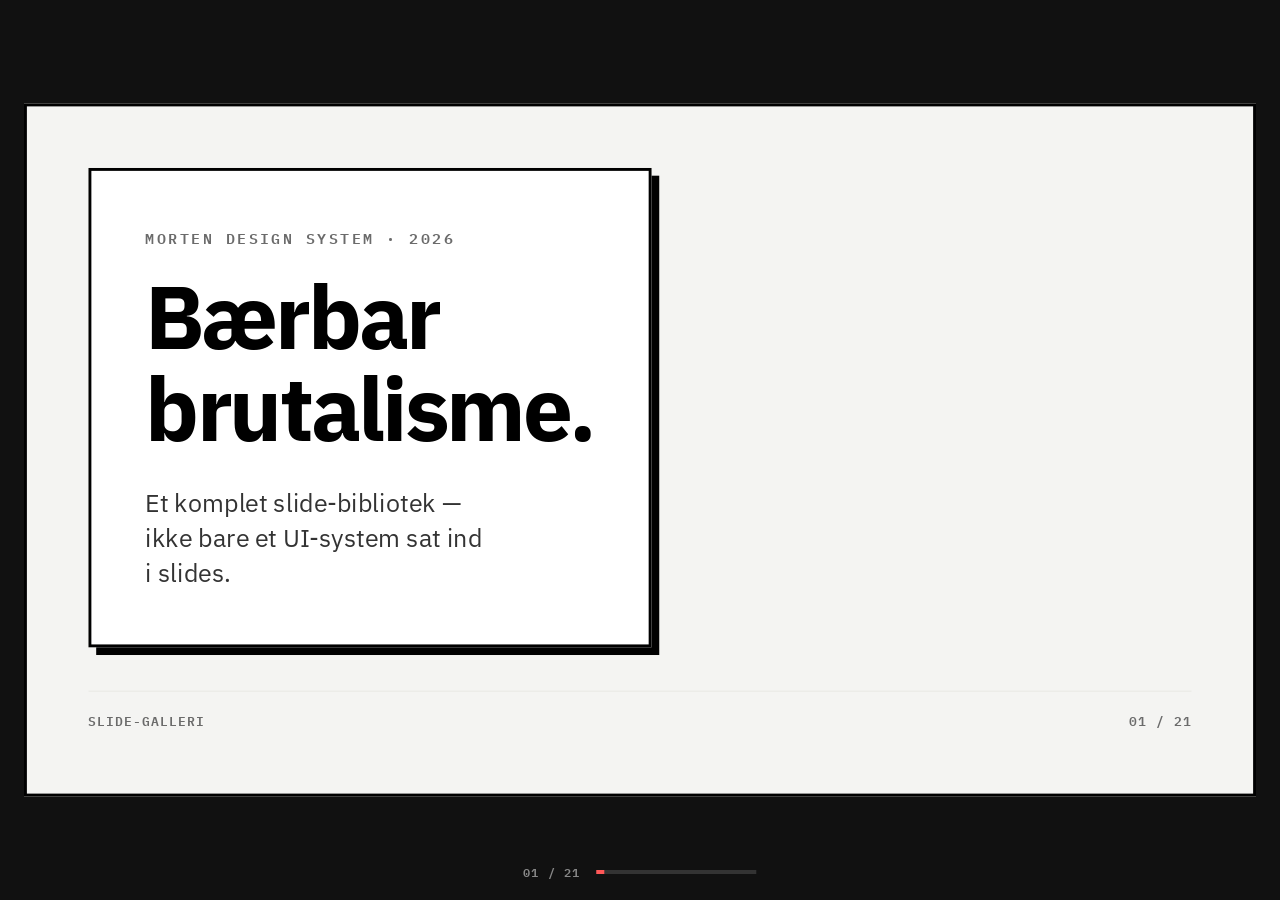
==== template.html @ 84a32f70 "Mortens Præsentationer: slide-system (HTML + PowerPoint), to stilarter Primær præsentation stil + Øk" ====
<!DOCTYPE html>
<html lang="da">
<head>
  <meta charset="UTF-8" />
  <meta name="viewport" content="width=device-width, initial-scale=1.0" />
  <title>Morten DS — Slide-galleri</title>
  <link rel="stylesheet" href="slides.css" />
</head>
<body>
  <div class="deck">
    <div class="deck__stage">

      <!-- 1. TITLE -->
      <section class="slide slide--title is-active">
        <div class="frame">
          <p class="kicker">Morten Design System · 2026</p>
          <h1 class="slide-display">Bærbar<br>brutalisme.</h1>
          <p class="lead">Et komplet slide-bibliotek — ikke bare et UI-system sat ind i slides.</p>
        </div>
        <div class="slide__footer"><span>Slide-galleri</span><span data-slide-no>01</span></div>
      </section>

      <!-- 2. AGENDA -->
      <section class="slide slide--agenda">
        <p class="kicker">Indhold</p>
        <h2 class="slide-title">Agenda</h2>
        <div class="list">
          <div class="row"><span class="n">01</span><span class="t">Grundprincipper</span></div>
          <div class="row is-current"><span class="n">02</span><span class="t">Slide-typer til indhold</span></div>
          <div class="row"><span class="n">03</span><span class="t">Billed-layouts</span></div>
          <div class="row"><span class="n">04</span><span class="t">Data &amp; resultater</span></div>
        </div>
        <div class="slide__footer"><span>Slide-galleri</span><span data-slide-no>02</span></div>
      </section>

      <!-- 3. SECTION -->
      <section class="slide slide--section is-dark">
        <p class="num">01</p>
        <p class="kicker">Sektion</p>
        <h2 class="slide-display">Indhold</h2>
        <div class="slide__footer"><span>Slide-galleri</span><span data-slide-no>03</span></div>
      </section>

      <!-- 4. CONTENT -->
      <section class="slide slide--content">
        <p class="kicker">Princip</p>
        <h2 class="slide-title">Reservér de stærke elementer</h2>
        <ul class="bullets">
          <li>Maks. én rød-shadow per slide — det er din primary action.</li>
          <li>Maks. én gul flade per slide — det vigtigste element.</li>
          <li class="is-accent">Hvis alt råber, lytter ingen.</li>
          <li>Tal er altid mono + tabular-nums.</li>
        </ul>
        <div class="slide__footer"><span>Slide-galleri</span><span data-slide-no>04</span></div>
      </section>

      <!-- 5. SPLIT -->
      <section class="slide slide--split">
        <p class="kicker">Typografi</p>
        <h2 class="slide-title">Mono er system. Sans er indhold.</h2>
        <div class="cols">
          <div class="col"><p class="kicker">Mono</p><p class="body">Labels, metadata, tal, status. Altid uppercase med letter-spacing.</p></div>
          <div class="divider"></div>
          <div class="col"><p class="kicker">Sans</p><p class="body">Overskrifter, brødtekst, bullets. Naturlig læsning.</p></div>
        </div>
        <div class="slide__footer"><span>Slide-galleri</span><span data-slide-no>05</span></div>
      </section>

      <!-- 6. FEATURE-KORT -->
      <section class="slide slide--cards">
        <p class="kicker">Funktioner</p>
        <h2 class="slide-title">Tre kort med ikon-plads</h2>
        <div class="grid">
          <div class="feature"><div class="icon"></div><div class="ftitle">Hurtig</div><div class="fbody">Offset-shadows og skarpe kanter gør hierarkiet øjeblikkeligt læsbart.</div></div>
          <div class="feature is-accent"><div class="icon"></div><div class="ftitle">Distinkt</div><div class="fbody">Det fremhævede kort bruger gul flade — kun ét per slide.</div></div>
          <div class="feature"><div class="icon"></div><div class="ftitle">Konsistent</div><div class="fbody">Samme tokens som UI-systemet, skaleret til projektor.</div></div>
        </div>
        <div class="slide__footer"><span>Slide-galleri</span><span data-slide-no>06</span></div>
      </section>

      <!-- 7. TIMELINE -->
      <section class="slide slide--timeline">
        <p class="kicker">Proces</p>
        <h2 class="slide-title">Fire trin</h2>
        <div class="track">
          <div class="step"><div class="dot"></div><div class="line"></div><div class="when">Q1</div><div class="what">Research</div><div class="desc">Indsigt og behov afdækkes.</div></div>
          <div class="step"><div class="dot"></div><div class="line"></div><div class="when">Q2</div><div class="what">Design</div><div class="desc">Koncept og prototyper.</div></div>
          <div class="step is-current"><div class="dot"></div><div class="line"></div><div class="when">Q3</div><div class="what">Build</div><div class="desc">Vi er her nu.</div></div>
          <div class="step"><div class="dot"></div><div class="line"></div><div class="when">Q4</div><div class="what">Launch</div><div class="desc">Udrulning og læring.</div></div>
        </div>
        <div class="slide__footer"><span>Slide-galleri</span><span data-slide-no>07</span></div>
      </section>

      <!-- 8. SAMMENLIGNING -->
      <section class="slide slide--compare">
        <p class="kicker">Valg</p>
        <h2 class="slide-title">Før vs. efter</h2>
        <div class="cols">
          <div class="compare-card">
            <div class="chead">Før</div>
            <div class="citem"><span class="mk no"></span>Spredte systemer</div>
            <div class="citem"><span class="mk no"></span>Manuelle flows</div>
            <div class="citem"><span class="mk yes"></span>Kendt af alle</div>
          </div>
          <div class="compare-card is-win">
            <div class="chead">Efter</div>
            <div class="citem"><span class="mk yes"></span>Samlet platform</div>
            <div class="citem"><span class="mk yes"></span>Automatiske flows</div>
            <div class="citem"><span class="mk yes"></span>Realtids-overblik</div>
          </div>
        </div>
        <div class="slide__footer"><span>Slide-galleri</span><span data-slide-no>08</span></div>
      </section>

      <!-- 9. SECTION (billed-kapitel) -->
      <section class="slide slide--section is-yellow">
        <p class="num">02</p>
        <p class="kicker">Sektion</p>
        <h2 class="slide-display">Billed-layouts</h2>
        <div class="slide__footer"><span>Slide-galleri</span><span data-slide-no>09</span></div>
      </section>

      <!-- 10. COVER / HERO med baggrundsbillede -->
      <section class="slide slide--cover">
        <div class="img" data-label="Baggrundsbillede 16:9"><!-- <img src="..."> --></div>
        <div class="overlay">
          <p class="kicker">Kapitel</p>
          <h2 class="slide-display">Stort billede,<br>stærk åbning.</h2>
          <p class="lead">Overlay-boks med hård shadow oven på fuldt baggrundsbillede.</p>
        </div>
        <div class="slide__footer"><span>Slide-galleri</span><span data-slide-no>10</span></div>
      </section>

      <!-- 11. FULL-BLEED billede + caption -->
      <section class="slide slide--image-full">
        <div class="img" data-label="Full-bleed billede"><!-- <img src="..."> --></div>
        <div class="caption"><span class="kicker">Foto</span><span class="t">Caption i sort stribe — mono-kicker + titel.</span></div>
      </section>

      <!-- 12. BILLEDE + TEKST -->
      <section class="slide slide--image-text">
        <p class="kicker">Case</p>
        <h2 class="slide-title">Billede til venstre, tekst til højre</h2>
        <div class="layout">
          <div class="media img" data-label="Billede"><!-- <img src="..."> --></div>
          <div class="text-col">
            <ul class="bullets" style="margin-top:0">
              <li>Halv-til-halv layout med skarpt billed-felt.</li>
              <li>Brug <code>is-image-left</code> for spejlet variant.</li>
              <li class="is-accent">Billedet får 2px sort kant som alt andet.</li>
            </ul>
          </div>
        </div>
        <div class="slide__footer"><span>Slide-galleri</span><span data-slide-no>12</span></div>
      </section>

      <!-- 13. BILLED-GRID -->
      <section class="slide slide--image-grid cols-3">
        <p class="kicker">Galleri</p>
        <h2 class="slide-title">Billed-grid</h2>
        <div class="grid">
          <div class="img" data-label="01"></div>
          <div class="img" data-label="02"></div>
          <div class="img" data-label="03"></div>
          <div class="img" data-label="04"></div>
          <div class="img" data-label="05"></div>
          <div class="img" data-label="06"></div>
        </div>
        <div class="slide__footer"><span>Slide-galleri</span><span data-slide-no>13</span></div>
      </section>

      <!-- 14. TESTIMONIAL -->
      <section class="slide slide--testimonial">
        <p class="kicker">Udtalelse</p>
        <div class="layout">
          <div class="avatar img" data-label="Portræt"><!-- <img src="..."> --></div>
          <div>
            <blockquote class="quote">“Systemet gør det nemt at lave slides der ser bevidste ud.”</blockquote>
            <div class="who"><div class="name">Morten Mølgaard</div><div class="role">Designer</div></div>
          </div>
        </div>
        <div class="slide__footer"><span>Slide-galleri</span><span data-slide-no>14</span></div>
      </section>

      <!-- 15. SECTION -->
      <section class="slide slide--section is-dark">
        <p class="num">03</p>
        <p class="kicker">Sektion</p>
        <h2 class="slide-display">Data &amp; resultater</h2>
        <div class="slide__footer"><span>Slide-galleri</span><span data-slide-no>15</span></div>
      </section>

      <!-- 16. STORT TAL -->
      <section class="slide slide--bignum">
        <p class="kicker">Nøgletal</p>
        <div class="big is-up">+34<span class="unit">%</span></div>
        <p class="sub">Vækst i adoption år over år — ét tal, fuld fokus.</p>
        <div class="slide__footer"><span>Slide-galleri</span><span data-slide-no>16</span></div>
      </section>

      <!-- 17. STATS / KPI -->
      <section class="slide slide--stats">
        <p class="kicker">Resultater · Q1</p>
        <h2 class="slide-title">Tre tal der tæller</h2>
        <div class="cards">
          <div class="stat-card"><div class="num">128</div><div class="stat-label">Komponenter</div></div>
          <div class="stat-card is-primary is-accent"><div class="num is-up">+34%</div><div class="stat-label">Adoption</div></div>
          <div class="stat-card"><div class="num">99.9</div><div class="stat-label">Uptime %</div></div>
        </div>
        <div class="slide__footer"><span>Slide-galleri</span><span data-slide-no>17</span></div>
      </section>

      <!-- 18. SØJLEDIAGRAM -->
      <section class="slide slide--bars">
        <p class="kicker">Fordeling</p>
        <h2 class="slide-title">Brug pr. komponent</h2>
        <div class="chart">
          <div class="bar-row"><span class="lbl">Button</span><span class="track"><span class="fill" style="width:100%"></span></span><span class="val">1.240</span></div>
          <div class="bar-row is-accent"><span class="lbl">DataTable</span><span class="track"><span class="fill" style="width:41%"></span></span><span class="val">512</span></div>
          <div class="bar-row"><span class="lbl">Modal</span><span class="track"><span class="fill" style="width:31%"></span></span><span class="val">388</span></div>
          <div class="bar-row"><span class="lbl">Palette</span><span class="track"><span class="fill" style="width:16%"></span></span><span class="val">204</span></div>
        </div>
        <div class="slide__footer"><span>Slide-galleri</span><span data-slide-no>18</span></div>
      </section>

      <!-- 19. TABEL -->
      <section class="slide slide--table">
        <p class="kicker">Oversigt</p>
        <h2 class="slide-title">Komponent-status</h2>
        <table>
          <thead><tr><th>Komponent</th><th>Ejer</th><th class="num">Brug</th><th class="num">Issues</th></tr></thead>
          <tbody>
            <tr><td>Button</td><td>Core</td><td class="num">1.240</td><td class="num">2</td></tr>
            <tr class="is-highlight"><td>DataTable</td><td>Core</td><td class="num">512</td><td class="num">7</td></tr>
            <tr><td>Modal</td><td>Core</td><td class="num">388</td><td class="num">1</td></tr>
          </tbody>
        </table>
        <div class="slide__footer"><span>Slide-galleri</span><span data-slide-no>19</span></div>
      </section>

      <!-- 20. STATEMENT -->
      <section class="slide slide--statement">
        <blockquote class="quote">Den røde shadow betyder “tryk her”. Brug den én gang.</blockquote>
        <p class="source">— Designprincip nr. 3</p>
        <div class="slide__footer"><span>Slide-galleri</span><span data-slide-no>20</span></div>
      </section>

      <!-- 21. CLOSING -->
      <section class="slide slide--closing">
        <p class="kicker">Tak</p>
        <h2 class="slide-display">Lad os bygge.</h2>
        <a class="cta">morten@design.system →</a>
        <div class="slide__footer"><span>Slide-galleri</span><span data-slide-no>21</span></div>
      </section>

    </div>
  </div>
  <script src="slides.js"></script>
</body>
</html>
---- slides.css ----
/* =====================================================
   Morten DS — Slide-framework
   Bygget på ../styles/tokens.css. Bærbar brutalisme på 16:9.
   ===================================================== */

@import url('https://fonts.googleapis.com/css2?family=IBM+Plex+Mono:wght@400;500;600;700&family=IBM+Plex+Sans:wght@400;500;600;700&family=IBM+Plex+Serif:wght@400;700&display=swap');

:root {
  /* Genbrug af design-system-tokens */
  --bg-canvas: #f4f4f2;
  --bg-paper: #ffffff;
  --bg-accent: #fef3c7;
  --bg-soft-red: #fff5f5;
  --bg-soft-green: #d1fae5;
  --color-ink: #000000;
  --color-ink-soft: #333333;
  --color-muted: #6b6b6b;
  --color-line-soft: #e8e8e3;
  --color-red: #ff5757;
  --color-success: #16a34a;

  --font-sans: 'IBM Plex Sans', system-ui, -apple-system, sans-serif;
  --font-mono: 'IBM Plex Mono', 'SFMono-Regular', Menlo, monospace;
  --font-serif: 'IBM Plex Serif', Georgia, serif;

  --shadow-sm: 3px 3px 0 var(--color-ink);
  --shadow-md: 5px 5px 0 var(--color-ink);
  --shadow-lg: 8px 8px 0 var(--color-ink);
  --shadow-accent: 5px 5px 0 var(--color-red);

  /* Slide-canvas (forstørret type-skala) */
  --slide-w: 1280px;
  --slide-h: 720px;
  --slide-pad: 64px;
}

* { box-sizing: border-box; margin: 0; padding: 0; }

html, body {
  height: 100%;
  background: #111;          /* mørk "scene" rundt om sliden */
  font-family: var(--font-sans);
  color: var(--color-ink);
  overflow: hidden;
}

/* ---------- Deck-stage: centrerer + skalerer canvas ---------- */
.deck {
  position: fixed;
  inset: 0;
  display: grid;
  place-items: center;
}

.deck__stage {
  width: var(--slide-w);
  height: var(--slide-h);
  position: relative;
  transform-origin: center center;   /* JS sætter scale */
}

/* ---------- Slide ---------- */
.slide {
  position: absolute;
  inset: 0;
  width: var(--slide-w);
  height: var(--slide-h);
  background: var(--bg-canvas);
  padding: var(--slide-pad);
  display: none;
  flex-direction: column;
  border: 3px solid var(--color-ink);
}
.slide.is-active { display: flex; }

/* ---------- Fælles tekst-roller ---------- */
.kicker {
  font-family: var(--font-mono);
  font-size: 16px;
  font-weight: 600;
  letter-spacing: 0.12em;
  text-transform: uppercase;
  color: var(--color-muted);
  margin-bottom: 20px;
}
.slide-title {
  font-size: 56px;
  font-weight: 700;
  letter-spacing: -0.03em;
  line-height: 1.05;
}
.slide-h2 {
  font-size: 36px;
  font-weight: 700;
  letter-spacing: -0.02em;
  line-height: 1.1;
}
.lead {
  font-size: 28px;
  line-height: 1.4;
  color: var(--color-ink-soft);
  max-width: 22ch;
}
.body {
  font-size: 22px;
  line-height: 1.45;
  color: var(--color-ink-soft);
}

/* Bullets — små sorte firkanter, aldrig runde prikker */
.bullets { list-style: none; display: flex; flex-direction: column; gap: 18px; margin-top: 28px; }
.bullets li {
  position: relative;
  padding-left: 34px;
  font-size: 22px;
  line-height: 1.4;
  color: var(--color-ink-soft);
}
.bullets li::before {
  content: '';
  position: absolute;
  left: 0; top: 11px;
  width: 14px; height: 14px;
  background: var(--color-ink);
}
.bullets li.is-accent::before { background: var(--color-red); }

/* Footer-stribe */
.slide__footer {
  margin-top: auto;
  padding-top: 20px;
  border-top: 1px solid var(--color-line-soft);
  display: flex;
  justify-content: space-between;
  font-family: var(--font-mono);
  font-size: 13px;
  font-weight: 600;
  letter-spacing: 0.1em;
  text-transform: uppercase;
  color: var(--color-muted);
}

/* ===== 1. Title ===== */
.slide--title { justify-content: center; }
.slide--title .frame {
  border: 3px solid var(--color-ink);
  box-shadow: var(--shadow-lg);
  background: var(--bg-paper);
  padding: 56px;
  align-self: flex-start;
  max-width: 90%;
}
.slide--title .slide-display {
  font-size: 92px;
  font-weight: 700;
  letter-spacing: -0.03em;
  line-height: 1.04;
}
.slide--title .lead { margin-top: 32px; font-size: 26px; }

/* ===== 2. Section divider ===== */
.slide--section { justify-content: center; align-items: flex-start; gap: 16px; }
.slide--section.is-dark { background: var(--color-ink); border-color: var(--color-ink); color: var(--bg-paper); }
.slide--section.is-yellow { background: var(--bg-accent); }
.slide--section .num {
  font-family: var(--font-mono);
  font-size: 28px;
  font-weight: 700;
  letter-spacing: 0.1em;
}
.slide--section .slide-display {
  font-size: 88px;
  font-weight: 700;
  letter-spacing: -0.03em;
  line-height: 1;
}
.slide--section.is-dark .kicker,
.slide--section.is-dark .slide__footer { color: #bdbdbd; }
.slide--section.is-dark .slide__footer { border-top-color: #444; }

/* ===== 3. Content ===== */
.slide--content { }

/* ===== 4. Split / two-column ===== */
.slide--split .cols {
  display: grid;
  grid-template-columns: 1fr 1px 1fr;
  gap: 40px;
  flex: 1;
  align-items: start;
  margin-top: 12px;
}
.slide--split .divider { background: var(--color-line-soft); width: 1px; height: 100%; }
.slide--split .col .kicker { margin-bottom: 16px; }

/* ===== 5. Statement / quote ===== */
.slide--statement { justify-content: center; }
.slide--statement .quote {
  font-size: 48px;
  font-weight: 700;
  letter-spacing: -0.02em;
  line-height: 1.15;
  max-width: 26ch;
  border-left: 6px solid var(--color-red);
  padding-left: 32px;
}
.slide--statement .source {
  margin-top: 28px;
  margin-left: 38px;
  font-family: var(--font-mono);
  font-size: 15px;
  font-weight: 600;
  letter-spacing: 0.1em;
  text-transform: uppercase;
  color: var(--color-muted);
}

/* ===== 6. Stats / KPI ===== */
.slide--stats .cards {
  display: grid;
  grid-auto-flow: column;
  grid-auto-columns: 1fr;
  gap: 28px;
  flex: 1;
  align-items: center;
  margin-top: 12px;
}
.stat-card {
  border: 2px solid var(--color-ink);
  background: var(--bg-paper);
  box-shadow: var(--shadow-md);
  padding: 32px;
  height: fit-content;
}
.stat-card.is-accent { background: var(--bg-accent); }
.stat-card.is-primary { box-shadow: var(--shadow-accent); }
.stat-card .num {
  font-family: var(--font-mono);
  font-size: 80px;
  font-weight: 700;
  font-variant-numeric: tabular-nums;
  line-height: 1;
  letter-spacing: -0.02em;
}
.stat-card .num.is-up { color: var(--color-success); }
.stat-card .num.is-down { color: var(--color-red); }
.stat-card .stat-label {
  font-family: var(--font-mono);
  font-size: 14px;
  font-weight: 600;
  letter-spacing: 0.1em;
  text-transform: uppercase;
  color: var(--color-muted);
  margin-top: 16px;
}

/* ===== 7. Table ===== */
.slide--table table {
  width: 100%;
  border-collapse: collapse;
  border: 2px solid var(--color-ink);
  margin-top: 20px;
  font-size: 19px;
}
.slide--table thead th {
  background: var(--color-ink);
  color: var(--bg-paper);
  font-family: var(--font-mono);
  font-size: 13px;
  font-weight: 600;
  letter-spacing: 0.1em;
  text-transform: uppercase;
  text-align: left;
  padding: 14px 18px;
}
.slide--table th.num, .slide--table td.num {
  text-align: right;
  font-family: var(--font-mono);
  font-variant-numeric: tabular-nums;
}
.slide--table tbody td {
  padding: 14px 18px;
  border-bottom: 1px solid var(--color-line-soft);
  background: var(--bg-paper);
}
.slide--table tbody tr.is-highlight td { background: var(--bg-accent); }

/* ===== 8. Closing ===== */
.slide--closing { justify-content: center; align-items: flex-start; }
.slide--closing .slide-display {
  font-size: 96px;
  font-weight: 700;
  letter-spacing: -0.03em;
}
.slide--closing .cta {
  margin-top: 32px;
  display: inline-block;
  background: var(--color-ink);
  color: var(--bg-paper);
  font-family: var(--font-mono);
  font-size: 16px;
  font-weight: 600;
  letter-spacing: 0.08em;
  text-transform: uppercase;
  padding: 16px 28px;
  border: 2px solid var(--color-ink);
  border-radius: 4px;
  box-shadow: var(--shadow-accent);
}

/* =====================================================
   PRÆSENTATIONS-ELEMENTER (ud over UI-porteringen)
   Billed-slides, agenda, kort, timeline, sammenligning,
   store tal, søjler, testimonial. Samme brutalist-DNA.
   ===================================================== */

/* ---------- Billed-placeholder (genbruges overalt) ---------- */
.img {
  position: relative;
  background: var(--color-line-soft);
  border: 2px solid var(--color-ink);
  overflow: hidden;
  display: flex;
  align-items: center;
  justify-content: center;
}
.img > img { width: 100%; height: 100%; object-fit: cover; display: block; }
/* Placeholder-label vises kun når der ikke er et <img> */
.img::after {
  content: attr(data-label);
  font-family: var(--font-mono);
  font-size: 13px;
  font-weight: 600;
  letter-spacing: 0.12em;
  text-transform: uppercase;
  color: var(--color-muted);
}
.img:has(img)::after { content: none; }
/* lille sort hjørne-markør så placeholderen ser "system" ud */
.img::before {
  content: '';
  position: absolute;
  top: 12px; left: 12px;
  width: 18px; height: 18px;
  border-top: 3px solid var(--color-ink);
  border-left: 3px solid var(--color-ink);
}

/* ===== 9. Cover / hero med baggrundsbillede ===== */
.slide--cover { padding: 0; }
.slide--cover .img { position: absolute; inset: 0; border: none; }
.slide--cover .img::before { display: none; }
.slide--cover .overlay {
  position: absolute;
  left: 56px; bottom: 56px;
  background: var(--bg-paper);
  border: 3px solid var(--color-ink);
  box-shadow: var(--shadow-lg);
  padding: 44px 48px;
  max-width: 64%;
}
.slide--cover .slide-display { font-size: 64px; font-weight: 700; letter-spacing: -0.03em; line-height: 1.06; }
.slide--cover .overlay .kicker { margin-bottom: 16px; }
.slide--cover .overlay .lead { margin-top: 22px; font-size: 22px; line-height: 1.3; }

/* ===== 10. Full-bleed billede med titel-overlay ===== */
.slide--image-full { padding: 0; }
.slide--image-full .img { position: absolute; inset: 0; border: none; }
.slide--image-full .img::before { display: none; }
.slide--image-full .caption {
  position: absolute;
  left: 0; bottom: 48px;
  background: var(--color-ink);
  color: var(--bg-paper);
  padding: 14px 24px;
  display: flex; gap: 16px; align-items: baseline;
}
.slide--image-full .caption .kicker { color: var(--color-red); margin: 0; }
.slide--image-full .caption .t { font-size: 22px; font-weight: 600; }

/* ===== 11. Billede + tekst (side om side) ===== */
.slide--image-text .layout {
  display: grid;
  grid-template-columns: 1fr 1fr;
  gap: 44px;
  flex: 1;
  margin-top: 8px;
  align-items: stretch;
}
.slide--image-text.is-image-left .layout { direction: rtl; }
.slide--image-text.is-image-left .layout > * { direction: ltr; }
.slide--image-text .media { min-height: 380px; }
.slide--image-text .text-col { display: flex; flex-direction: column; justify-content: center; }

/* ===== 12. Billed-grid / galleri ===== */
.slide--image-grid .grid {
  display: grid;
  grid-template-columns: 1fr 1fr;
  grid-auto-rows: 1fr;
  gap: 20px;
  flex: 1;
  margin-top: 12px;
}
.slide--image-grid.cols-3 .grid { grid-template-columns: 1fr 1fr 1fr; }

/* ===== 13. Agenda / indholdsfortegnelse ===== */
.slide--agenda .list { margin-top: 20px; flex: 1; }
.slide--agenda .row {
  display: grid;
  grid-template-columns: 64px 1fr;
  align-items: baseline;
  gap: 20px;
  padding: 18px 0;
  border-bottom: 1px solid var(--color-line-soft);
}
.slide--agenda .row .n {
  font-family: var(--font-mono);
  font-size: 22px;
  font-weight: 700;
  letter-spacing: 0.05em;
  color: var(--color-muted);
}
.slide--agenda .row .t { font-size: 28px; font-weight: 600; letter-spacing: -0.01em; }
.slide--agenda .row.is-current .n { color: var(--color-red); }
.slide--agenda .row.is-current .t { }

/* ===== 14. Feature-kort (3-op) ===== */
.slide--cards .grid {
  display: grid;
  grid-auto-flow: column;
  grid-auto-columns: 1fr;
  gap: 24px;
  flex: 1;
  margin-top: 16px;
  align-items: stretch;
}
.feature {
  border: 2px solid var(--color-ink);
  background: var(--bg-paper);
  box-shadow: var(--shadow-sm);
  padding: 26px;
  display: flex; flex-direction: column;
}
.feature.is-accent { background: var(--bg-accent); }
.feature .icon {
  width: 44px; height: 44px;
  background: var(--color-ink);
  margin-bottom: 18px;
}
.feature.is-accent .icon { background: var(--color-red); }
.feature .ftitle { font-size: 22px; font-weight: 700; letter-spacing: -0.01em; }
.feature .fbody { font-size: 17px; line-height: 1.4; color: var(--color-ink-soft); margin-top: 10px; }

/* ===== 15. Timeline / proces-trin ===== */
.slide--timeline .track {
  display: grid;
  grid-auto-flow: column;
  grid-auto-columns: 1fr;
  gap: 0;
  flex: 1;
  align-items: start;
  margin-top: 36px;
}
.step { position: relative; padding-right: 24px; }
.step .dot {
  width: 24px; height: 24px;
  background: var(--bg-paper);
  border: 3px solid var(--color-ink);
  position: relative; z-index: 2;
}
.step.is-current .dot { background: var(--color-red); border-color: var(--color-red); }
.step .line {
  position: absolute;
  top: 10px; left: 24px; right: 0;
  height: 3px; background: var(--color-ink);
}
.step:last-child .line { display: none; }
.step .when {
  font-family: var(--font-mono);
  font-size: 13px; font-weight: 600;
  letter-spacing: 0.08em; text-transform: uppercase;
  color: var(--color-muted);
  margin: 18px 0 6px;
}
.step .what { font-size: 18px; font-weight: 600; padding-right: 20px; }
.step .desc { font-size: 15px; color: var(--color-ink-soft); margin-top: 6px; padding-right: 20px; }

/* ===== 16. Sammenligning (to kolonner, check/kryds) ===== */
.slide--compare .cols { display: grid; grid-template-columns: 1fr 1fr; gap: 28px; flex: 1; margin-top: 16px; }
.compare-card {
  border: 2px solid var(--color-ink);
  background: var(--bg-paper);
  padding: 26px;
  display: flex; flex-direction: column;
}
.compare-card.is-win { box-shadow: var(--shadow-accent); }
.compare-card .chead {
  font-family: var(--font-mono);
  font-size: 13px; font-weight: 600;
  letter-spacing: 0.1em; text-transform: uppercase;
  padding-bottom: 14px; margin-bottom: 14px;
  border-bottom: 2px solid var(--color-ink);
}
.compare-card .citem { display: flex; gap: 12px; align-items: flex-start; padding: 9px 0; font-size: 18px; }
.compare-card .mk { width: 20px; height: 20px; flex: none; margin-top: 2px; }
.compare-card .mk.yes { background: var(--color-success); }
.compare-card .mk.no { background: var(--color-red); }

/* ===== 17. Stort tal (single focal stat) ===== */
.slide--bignum { justify-content: center; }
.slide--bignum .big {
  font-family: var(--font-mono);
  font-size: 200px;
  font-weight: 700;
  font-variant-numeric: tabular-nums;
  line-height: 0.9;
  letter-spacing: -0.04em;
}
.slide--bignum .big .unit { font-size: 90px; }
.slide--bignum .big.is-up { color: var(--color-success); }
.slide--bignum .big.is-down { color: var(--color-red); }
.slide--bignum .sub { font-size: 26px; color: var(--color-ink-soft); margin-top: 12px; max-width: 30ch; }

/* ===== 18. Søjlediagram (vandret) ===== */
.slide--bars .chart { margin-top: 28px; flex: 1; display: flex; flex-direction: column; justify-content: center; gap: 18px; }
.bar-row { display: grid; grid-template-columns: 200px 1fr 90px; align-items: center; gap: 18px; }
.bar-row .lbl { font-size: 18px; }
.bar-row .track { height: 34px; background: var(--bg-paper); border: 2px solid var(--color-ink); }
.bar-row .fill { height: 100%; background: var(--color-ink); }
.bar-row.is-accent .fill { background: var(--color-red); }
.bar-row .val {
  font-family: var(--font-mono); font-weight: 700;
  font-variant-numeric: tabular-nums; text-align: right; font-size: 18px;
}

/* ===== 19. Testimonial / citat med portræt ===== */
.slide--testimonial .layout { display: grid; grid-template-columns: 220px 1fr; gap: 40px; flex: 1; align-items: center; }
.slide--testimonial .avatar { width: 220px; height: 220px; }
.slide--testimonial .quote {
  font-size: 34px; font-weight: 700; letter-spacing: -0.01em; line-height: 1.2;
  border-left: 6px solid var(--color-red); padding-left: 28px;
}
.slide--testimonial .who { margin-top: 22px; margin-left: 34px; }
.slide--testimonial .who .name { font-size: 18px; font-weight: 700; }
.slide--testimonial .who .role {
  font-family: var(--font-mono); font-size: 13px; font-weight: 600;
  letter-spacing: 0.1em; text-transform: uppercase; color: var(--color-muted); margin-top: 4px;
}

/* ---------- Deck-chrome (uden for sliden) ---------- */
.deck__hud {
  position: fixed;
  bottom: 18px; left: 50%;
  transform: translateX(-50%);
  display: flex;
  align-items: center;
  gap: 16px;
  font-family: var(--font-mono);
  font-size: 12px;
  font-weight: 600;
  letter-spacing: 0.1em;
  color: #888;
  z-index: 10;
}
.deck__hud .bar { width: 160px; height: 4px; background: #333; }
.deck__hud .bar > i { display: block; height: 100%; background: var(--color-red); width: 0; }

@media print {
  html, body { background: #fff; overflow: visible; }
  .deck, .deck__stage { position: static; transform: none !important; display: block; }
  .slide { display: flex !important; page-break-after: always; box-shadow: none; margin: 0 auto; }
  .deck__hud { display: none; }
}
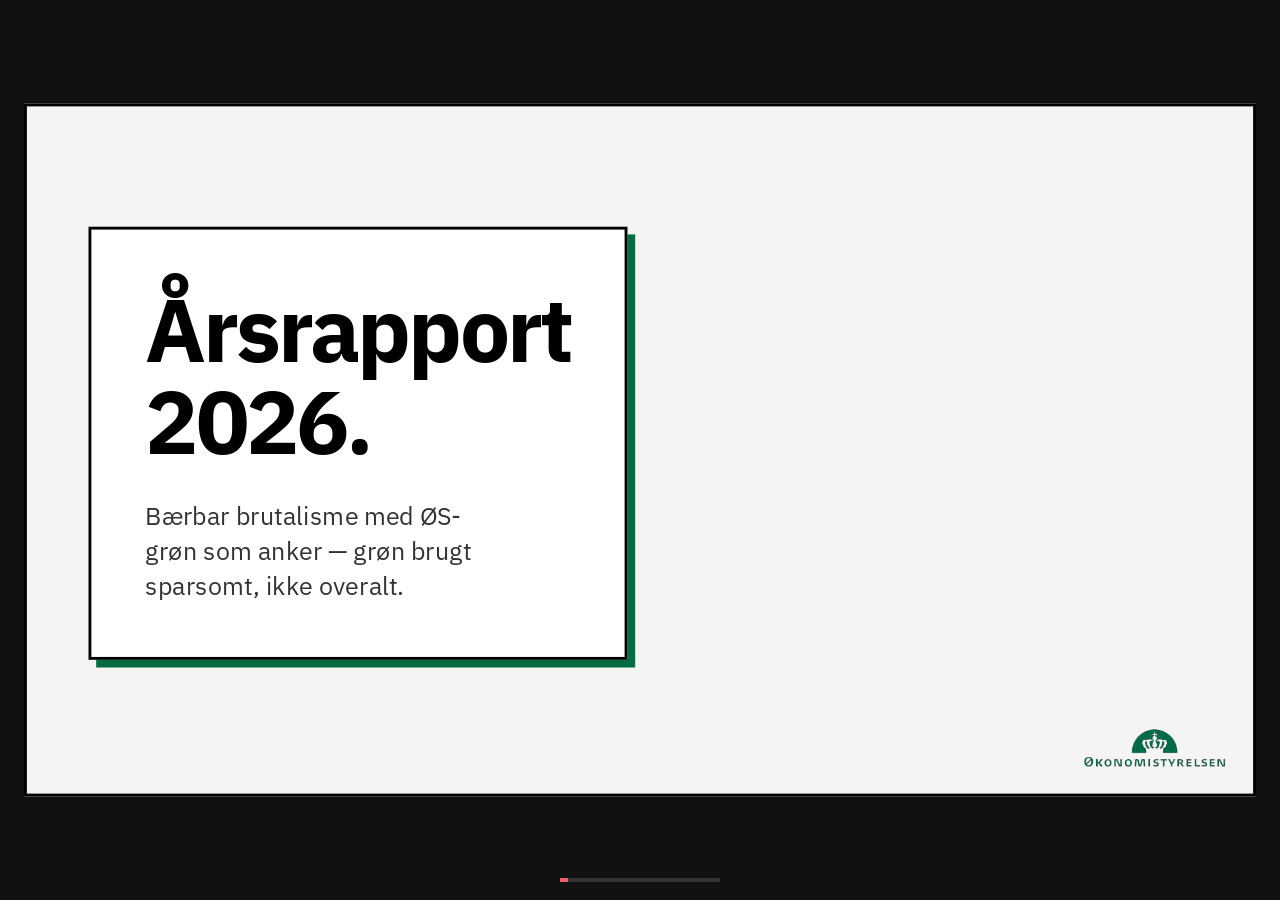
==== commit e27e5ac6: "Ét ØS-tema: overskrift øverst, grøn accent tæt under, logo i hjørnet Systemet havde to stilarter sid" ====
--- a/template.html
+++ b/template.html
@@ -3,97 +3,82 @@
 <head>
   <meta charset="UTF-8" />
   <meta name="viewport" content="width=device-width, initial-scale=1.0" />
-  <title>Morten DS — Slide-galleri</title>
+  <title>Økonomistyrelsen — Slide-galleri</title>
   <link rel="stylesheet" href="slides.css" />
 </head>
 <body>
   <div class="deck">
     <div class="deck__stage">
 
-      <!-- 1. TITLE -->
+      <!-- 1. TITLE — grøn offset-shadow på rammen + logo i hjørnet -->
       <section class="slide slide--title is-active">
         <div class="frame">
-          <p class="kicker">Morten Design System · 2026</p>
-          <h1 class="slide-display">Bærbar<br>brutalisme.</h1>
-          <p class="lead">Et komplet slide-bibliotek — ikke bare et UI-system sat ind i slides.</p>
-        </div>
-        <div class="slide__footer"><span>Slide-galleri</span><span data-slide-no>01</span></div>
+          <h1 class="slide-display">Årsrapport<br>2026.</h1>
+          <p class="lead">Bærbar brutalisme med ØS-grøn som anker — grøn brugt sparsomt, ikke overalt.</p>
+        </div>
       </section>
 
       <!-- 2. AGENDA -->
       <section class="slide slide--agenda">
-        <p class="kicker">Indhold</p>
         <h2 class="slide-title">Agenda</h2>
         <div class="list">
-          <div class="row"><span class="n">01</span><span class="t">Grundprincipper</span></div>
-          <div class="row is-current"><span class="n">02</span><span class="t">Slide-typer til indhold</span></div>
-          <div class="row"><span class="n">03</span><span class="t">Billed-layouts</span></div>
-          <div class="row"><span class="n">04</span><span class="t">Data &amp; resultater</span></div>
-        </div>
-        <div class="slide__footer"><span>Slide-galleri</span><span data-slide-no>02</span></div>
-      </section>
-
-      <!-- 3. SECTION -->
-      <section class="slide slide--section is-dark">
+          <div class="row"><span class="n">01</span><span class="t">Årets resultater</span></div>
+          <div class="row is-current"><span class="n">02</span><span class="t">Digitalisering</span></div>
+          <div class="row"><span class="n">03</span><span class="t">Økonomi &amp; budget</span></div>
+          <div class="row"><span class="n">04</span><span class="t">Næste skridt</span></div>
+        </div>
+      </section>
+
+      <!-- 3. SECTION — grøn brand-flade + hvidt logo -->
+      <section class="slide slide--section is-brand">
         <p class="num">01</p>
-        <p class="kicker">Sektion</p>
-        <h2 class="slide-display">Indhold</h2>
-        <div class="slide__footer"><span>Slide-galleri</span><span data-slide-no>03</span></div>
+        <h2 class="slide-display">Årets resultater</h2>
       </section>
 
       <!-- 4. CONTENT -->
       <section class="slide slide--content">
-        <p class="kicker">Princip</p>
-        <h2 class="slide-title">Reservér de stærke elementer</h2>
+        <h2 class="slide-title">Tre fokusområder</h2>
         <ul class="bullets">
-          <li>Maks. én rød-shadow per slide — det er din primary action.</li>
-          <li>Maks. én gul flade per slide — det vigtigste element.</li>
-          <li class="is-accent">Hvis alt råber, lytter ingen.</li>
-          <li>Tal er altid mono + tabular-nums.</li>
+          <li>Digitalisering af økonomiprocesser på tværs af staten.</li>
+          <li>Øget gennemsigtighed i statsregnskabet.</li>
+          <li class="is-accent">Stærkere datagrundlag for politiske beslutninger.</li>
+          <li>Reduktion af administrative byrder.</li>
         </ul>
-        <div class="slide__footer"><span>Slide-galleri</span><span data-slide-no>04</span></div>
       </section>
 
       <!-- 5. SPLIT -->
       <section class="slide slide--split">
-        <p class="kicker">Typografi</p>
-        <h2 class="slide-title">Mono er system. Sans er indhold.</h2>
+        <h2 class="slide-title">Før og efter</h2>
         <div class="cols">
-          <div class="col"><p class="kicker">Mono</p><p class="body">Labels, metadata, tal, status. Altid uppercase med letter-spacing.</p></div>
+          <div class="col"><p class="kicker">Før</p><p class="body">Manuelle indberetninger, spredte systemer, lange svartider.</p></div>
           <div class="divider"></div>
-          <div class="col"><p class="kicker">Sans</p><p class="body">Overskrifter, brødtekst, bullets. Naturlig læsning.</p></div>
-        </div>
-        <div class="slide__footer"><span>Slide-galleri</span><span data-slide-no>05</span></div>
+          <div class="col"><p class="kicker">Efter</p><p class="body">Samlet platform, automatiske flows, realtids-overblik.</p></div>
+        </div>
       </section>
 
       <!-- 6. FEATURE-KORT -->
       <section class="slide slide--cards">
-        <p class="kicker">Funktioner</p>
-        <h2 class="slide-title">Tre kort med ikon-plads</h2>
+        <h2 class="slide-title">Tre indsatsområder</h2>
         <div class="grid">
-          <div class="feature"><div class="icon"></div><div class="ftitle">Hurtig</div><div class="fbody">Offset-shadows og skarpe kanter gør hierarkiet øjeblikkeligt læsbart.</div></div>
-          <div class="feature is-accent"><div class="icon"></div><div class="ftitle">Distinkt</div><div class="fbody">Det fremhævede kort bruger gul flade — kun ét per slide.</div></div>
-          <div class="feature"><div class="icon"></div><div class="ftitle">Konsistent</div><div class="fbody">Samme tokens som UI-systemet, skaleret til projektor.</div></div>
-        </div>
-        <div class="slide__footer"><span>Slide-galleri</span><span data-slide-no>06</span></div>
+          <div class="feature"><div class="icon"></div><div class="ftitle">Effektivitet</div><div class="fbody">Færre manuelle trin gennem automatisering.</div></div>
+          <div class="feature is-accent"><div class="icon"></div><div class="ftitle">Gennemsigtighed</div><div class="fbody">Det fremhævede kort — gul flade, kun ét per slide.</div></div>
+          <div class="feature"><div class="icon"></div><div class="ftitle">Datagrundlag</div><div class="fbody">Bedre tal til politiske beslutninger.</div></div>
+        </div>
       </section>
 
       <!-- 7. TIMELINE -->
       <section class="slide slide--timeline">
-        <p class="kicker">Proces</p>
-        <h2 class="slide-title">Fire trin</h2>
+        <h2 class="slide-title">Året i fire kvartaler</h2>
         <div class="track">
-          <div class="step"><div class="dot"></div><div class="line"></div><div class="when">Q1</div><div class="what">Research</div><div class="desc">Indsigt og behov afdækkes.</div></div>
-          <div class="step"><div class="dot"></div><div class="line"></div><div class="when">Q2</div><div class="what">Design</div><div class="desc">Koncept og prototyper.</div></div>
-          <div class="step is-current"><div class="dot"></div><div class="line"></div><div class="when">Q3</div><div class="what">Build</div><div class="desc">Vi er her nu.</div></div>
-          <div class="step"><div class="dot"></div><div class="line"></div><div class="when">Q4</div><div class="what">Launch</div><div class="desc">Udrulning og læring.</div></div>
-        </div>
-        <div class="slide__footer"><span>Slide-galleri</span><span data-slide-no>07</span></div>
+          <div class="step"><div class="dot"></div><div class="line"></div><div class="when">Q1</div><div class="what">Analyse</div><div class="desc">Behov afdækkes.</div></div>
+          <div class="step"><div class="dot"></div><div class="line"></div><div class="when">Q2</div><div class="what">Design</div><div class="desc">Løsninger formes.</div></div>
+          <div class="step is-current"><div class="dot"></div><div class="line"></div><div class="when">Q3</div><div class="what">Udrulning</div><div class="desc">Vi er her nu.</div></div>
+          <div class="step"><div class="dot"></div><div class="line"></div><div class="when">Q4</div><div class="what">Evaluering</div><div class="desc">Læring og justering.</div></div>
+        </div>
       </section>
 
       <!-- 8. SAMMENLIGNING -->
       <section class="slide slide--compare">
-        <p class="kicker">Valg</p>
         <h2 class="slide-title">Før vs. efter</h2>
         <div class="cols">
           <div class="compare-card">
@@ -109,26 +94,21 @@
             <div class="citem"><span class="mk yes"></span>Realtids-overblik</div>
           </div>
         </div>
-        <div class="slide__footer"><span>Slide-galleri</span><span data-slide-no>08</span></div>
       </section>
 
       <!-- 9. SECTION (billed-kapitel) -->
-      <section class="slide slide--section is-yellow">
+      <section class="slide slide--section is-brand">
         <p class="num">02</p>
-        <p class="kicker">Sektion</p>
         <h2 class="slide-display">Billed-layouts</h2>
-        <div class="slide__footer"><span>Slide-galleri</span><span data-slide-no>09</span></div>
-      </section>
-
-      <!-- 10. COVER / HERO med baggrundsbillede -->
+      </section>
+
+      <!-- 10. COVER / HERO -->
       <section class="slide slide--cover">
         <div class="img" data-label="Baggrundsbillede 16:9"><!-- <img src="..."> --></div>
         <div class="overlay">
-          <p class="kicker">Kapitel</p>
           <h2 class="slide-display">Stort billede,<br>stærk åbning.</h2>
           <p class="lead">Overlay-boks med hård shadow oven på fuldt baggrundsbillede.</p>
         </div>
-        <div class="slide__footer"><span>Slide-galleri</span><span data-slide-no>10</span></div>
       </section>
 
       <!-- 11. FULL-BLEED billede + caption -->
@@ -139,7 +119,6 @@
 
       <!-- 12. BILLEDE + TEKST -->
       <section class="slide slide--image-text">
-        <p class="kicker">Case</p>
         <h2 class="slide-title">Billede til venstre, tekst til højre</h2>
         <div class="layout">
           <div class="media img" data-label="Billede"><!-- <img src="..."> --></div>
@@ -151,12 +130,10 @@
             </ul>
           </div>
         </div>
-        <div class="slide__footer"><span>Slide-galleri</span><span data-slide-no>12</span></div>
       </section>
 
       <!-- 13. BILLED-GRID -->
       <section class="slide slide--image-grid cols-3">
-        <p class="kicker">Galleri</p>
         <h2 class="slide-title">Billed-grid</h2>
         <div class="grid">
           <div class="img" data-label="01"></div>
@@ -166,91 +143,74 @@
           <div class="img" data-label="05"></div>
           <div class="img" data-label="06"></div>
         </div>
-        <div class="slide__footer"><span>Slide-galleri</span><span data-slide-no>13</span></div>
       </section>
 
       <!-- 14. TESTIMONIAL -->
       <section class="slide slide--testimonial">
-        <p class="kicker">Udtalelse</p>
         <div class="layout">
           <div class="avatar img" data-label="Portræt"><!-- <img src="..."> --></div>
           <div>
-            <blockquote class="quote">“Systemet gør det nemt at lave slides der ser bevidste ud.”</blockquote>
-            <div class="who"><div class="name">Morten Mølgaard</div><div class="role">Designer</div></div>
-          </div>
-        </div>
-        <div class="slide__footer"><span>Slide-galleri</span><span data-slide-no>14</span></div>
+            <blockquote class="quote">“Gode beslutninger bygger på pålidelige tal.”</blockquote>
+            <div class="who"><div class="name">Økonomistyrelsen</div><div class="role">Statens økonomiforvaltning</div></div>
+          </div>
+        </div>
       </section>
 
       <!-- 15. SECTION -->
-      <section class="slide slide--section is-dark">
+      <section class="slide slide--section is-brand">
         <p class="num">03</p>
-        <p class="kicker">Sektion</p>
         <h2 class="slide-display">Data &amp; resultater</h2>
-        <div class="slide__footer"><span>Slide-galleri</span><span data-slide-no>15</span></div>
       </section>
 
       <!-- 16. STORT TAL -->
       <section class="slide slide--bignum">
-        <p class="kicker">Nøgletal</p>
-        <div class="big is-up">+34<span class="unit">%</span></div>
-        <p class="sub">Vækst i adoption år over år — ét tal, fuld fokus.</p>
-        <div class="slide__footer"><span>Slide-galleri</span><span data-slide-no>16</span></div>
+        <div class="big is-up">+18<span class="unit">%</span></div>
+        <p class="sub">Effektivisering år over år — ét tal, fuld fokus. Positivt tal bærer ØS-grøn.</p>
       </section>
 
       <!-- 17. STATS / KPI -->
       <section class="slide slide--stats">
-        <p class="kicker">Resultater · Q1</p>
-        <h2 class="slide-title">Tre tal der tæller</h2>
+        <h2 class="slide-title">Året i tal</h2>
         <div class="cards">
-          <div class="stat-card"><div class="num">128</div><div class="stat-label">Komponenter</div></div>
-          <div class="stat-card is-primary is-accent"><div class="num is-up">+34%</div><div class="stat-label">Adoption</div></div>
-          <div class="stat-card"><div class="num">99.9</div><div class="stat-label">Uptime %</div></div>
-        </div>
-        <div class="slide__footer"><span>Slide-galleri</span><span data-slide-no>17</span></div>
+          <div class="stat-card"><div class="num">1,2 mio</div><div class="stat-label">Behandlede bilag</div></div>
+          <div class="stat-card is-primary is-accent"><div class="num is-up">+18%</div><div class="stat-label">Effektivisering</div></div>
+          <div class="stat-card"><div class="num">99,8</div><div class="stat-label">Oppetid %</div></div>
+        </div>
       </section>
 
       <!-- 18. SØJLEDIAGRAM -->
       <section class="slide slide--bars">
-        <p class="kicker">Fordeling</p>
-        <h2 class="slide-title">Brug pr. komponent</h2>
+        <h2 class="slide-title">Budget pr. område</h2>
         <div class="chart">
-          <div class="bar-row"><span class="lbl">Button</span><span class="track"><span class="fill" style="width:100%"></span></span><span class="val">1.240</span></div>
-          <div class="bar-row is-accent"><span class="lbl">DataTable</span><span class="track"><span class="fill" style="width:41%"></span></span><span class="val">512</span></div>
-          <div class="bar-row"><span class="lbl">Modal</span><span class="track"><span class="fill" style="width:31%"></span></span><span class="val">388</span></div>
-          <div class="bar-row"><span class="lbl">Palette</span><span class="track"><span class="fill" style="width:16%"></span></span><span class="val">204</span></div>
-        </div>
-        <div class="slide__footer"><span>Slide-galleri</span><span data-slide-no>18</span></div>
+          <div class="bar-row"><span class="lbl">Drift</span><span class="track"><span class="fill" style="width:100%"></span></span><span class="val">240</span></div>
+          <div class="bar-row is-accent"><span class="lbl">Udvikling</span><span class="track"><span class="fill" style="width:49%"></span></span><span class="val">118</span></div>
+          <div class="bar-row"><span class="lbl">Support</span><span class="track"><span class="fill" style="width:27%"></span></span><span class="val">64</span></div>
+        </div>
       </section>
 
       <!-- 19. TABEL -->
       <section class="slide slide--table">
-        <p class="kicker">Oversigt</p>
-        <h2 class="slide-title">Komponent-status</h2>
+        <h2 class="slide-title">Budgetoversigt</h2>
         <table>
-          <thead><tr><th>Komponent</th><th>Ejer</th><th class="num">Brug</th><th class="num">Issues</th></tr></thead>
+          <thead><tr><th>Område</th><th>Ansvar</th><th class="num">Budget (mio)</th><th class="num">Afvigelse</th></tr></thead>
           <tbody>
-            <tr><td>Button</td><td>Core</td><td class="num">1.240</td><td class="num">2</td></tr>
-            <tr class="is-highlight"><td>DataTable</td><td>Core</td><td class="num">512</td><td class="num">7</td></tr>
-            <tr><td>Modal</td><td>Core</td><td class="num">388</td><td class="num">1</td></tr>
+            <tr><td>Drift</td><td>ØS</td><td class="num">240</td><td class="num">−2</td></tr>
+            <tr class="is-highlight"><td>Udvikling</td><td>ØS</td><td class="num">118</td><td class="num">+5</td></tr>
+            <tr><td>Support</td><td>ØS</td><td class="num">64</td><td class="num">0</td></tr>
           </tbody>
         </table>
-        <div class="slide__footer"><span>Slide-galleri</span><span data-slide-no>19</span></div>
       </section>
 
       <!-- 20. STATEMENT -->
       <section class="slide slide--statement">
-        <blockquote class="quote">Den røde shadow betyder “tryk her”. Brug den én gang.</blockquote>
-        <p class="source">— Designprincip nr. 3</p>
-        <div class="slide__footer"><span>Slide-galleri</span><span data-slide-no>20</span></div>
-      </section>
-
-      <!-- 21. CLOSING -->
+        <blockquote class="quote">Gode beslutninger bygger på pålidelige tal.</blockquote>
+        <p class="source">— Økonomistyrelsen</p>
+      </section>
+
+      <!-- 21. CLOSING — grøn CTA + logo -->
       <section class="slide slide--closing">
-        <p class="kicker">Tak</p>
-        <h2 class="slide-display">Lad os bygge.</h2>
-        <a class="cta">morten@design.system →</a>
-        <div class="slide__footer"><span>Slide-galleri</span><span data-slide-no>21</span></div>
+        <h2 class="slide-display">Tak.</h2>
+        <a class="cta">oes@oes.dk →</a>
       </section>
 
     </div>
--- a/slides.css
+++ b/slides.css
@@ -1,6 +1,9 @@
 /* =====================================================
-   Morten DS — Slide-framework
-   Bygget på ../styles/tokens.css. Bærbar brutalisme på 16:9.
+   Økonomistyrelsen — Slide-framework (16:9)
+   Bærbar brutalisme + ØS-grøn som identitets-anker.
+   Dette er systemets ENESTE stylesheet — der findes ikke
+   længere en separat "primær" stil at vælge imellem.
+   Brug:  <link rel="stylesheet" href="slides.css">
    ===================================================== */
 
 @import url('https://fonts.googleapis.com/css2?family=IBM+Plex+Mono:wght@400;500;600;700&family=IBM+Plex+Sans:wght@400;500;600;700&family=IBM+Plex+Serif:wght@400;700&display=swap');
@@ -16,8 +19,11 @@
   --color-ink-soft: #333333;
   --color-muted: #6b6b6b;
   --color-line-soft: #e8e8e3;
-  --color-red: #ff5757;
-  --color-success: #16a34a;
+  /* ØS-identitet */
+  --color-brand: #066b43;         /* ØS-grøn — brand-anker */
+  --color-brand-soft: #b3e8ca;    /* lys grøn, supplerende */
+  --color-red: #ed5e66;           /* Laks — ØS' signalfarve (danger/vigtigt/fald) */
+  --color-success: #066b43;       /* positiv/vækst bærer ØS-grøn */
 
   --font-sans: 'IBM Plex Sans', system-ui, -apple-system, sans-serif;
   --font-mono: 'IBM Plex Mono', 'SFMono-Regular', Menlo, monospace;
@@ -32,6 +38,9 @@
   --slide-w: 1280px;
   --slide-h: 720px;
   --slide-pad: 64px;
+  /* Ekstra luft i bunden: logoet sidder 27px fra bundkanten og er 41px højt,
+     så indhold der fylder hele højden må stoppe over det. */
+  --slide-pad-bottom: 78px;
 }
 
 * { box-sizing: border-box; margin: 0; padding: 0; }
@@ -66,7 +75,7 @@
   width: var(--slide-w);
   height: var(--slide-h);
   background: var(--bg-canvas);
-  padding: var(--slide-pad);
+  padding: var(--slide-pad) var(--slide-pad) var(--slide-pad-bottom);
   display: none;
   flex-direction: column;
   border: 3px solid var(--color-ink);
@@ -127,9 +136,9 @@
 
 /* Footer-stribe */
 .slide__footer {
+  position: relative;              /* anker for ØS-logoet, se nederst */
   margin-top: auto;
   padding-top: 20px;
-  border-top: 1px solid var(--color-line-soft);
   display: flex;
   justify-content: space-between;
   font-family: var(--font-mono);
@@ -139,6 +148,8 @@
   text-transform: uppercase;
   color: var(--color-muted);
 }
+/* Side-nummer fjernet */
+.slide__footer [data-slide-no] { display: none; }
 
 /* ===== 1. Title ===== */
 .slide--title { justify-content: center; }
@@ -174,9 +185,7 @@
   letter-spacing: -0.03em;
   line-height: 1;
 }
-.slide--section.is-dark .kicker,
-.slide--section.is-dark .slide__footer { color: #bdbdbd; }
-.slide--section.is-dark .slide__footer { border-top-color: #444; }
+.slide--section.is-dark .kicker { color: #bdbdbd; }
 
 /* ===== 3. Content ===== */
 .slide--content { }
@@ -222,7 +231,7 @@
   grid-auto-columns: 1fr;
   gap: 28px;
   flex: 1;
-  align-items: center;
+  align-items: stretch;       /* lige høje kort */
   margin-top: 12px;
 }
 .stat-card {
@@ -230,17 +239,20 @@
   background: var(--bg-paper);
   box-shadow: var(--shadow-md);
   padding: 32px;
-  height: fit-content;
+  display: flex;
+  flex-direction: column;
+  justify-content: center;     /* indhold centreret lodret i kortet */
 }
 .stat-card.is-accent { background: var(--bg-accent); }
 .stat-card.is-primary { box-shadow: var(--shadow-accent); }
 .stat-card .num {
   font-family: var(--font-mono);
-  font-size: 80px;
+  font-size: 60px;             /* mindre + nowrap så lange værdier ("1,2 mio") ikke ombrydes */
   font-weight: 700;
   font-variant-numeric: tabular-nums;
   line-height: 1;
   letter-spacing: -0.02em;
+  white-space: nowrap;
 }
 .stat-card .num.is-up { color: var(--color-success); }
 .stat-card .num.is-down { color: var(--color-red); }
@@ -571,3 +583,88 @@
   .slide { display: flex !important; page-break-after: always; box-shadow: none; margin: 0 auto; }
   .deck__hud { display: none; }
 }
+
+/* =====================================================
+   ØS-identitet — grøn bruges SPARSOMT
+   Grøn lever kun her: titel-accent, section-dividers, logo,
+   titel-rammens shadow, positive tal, closing-CTA.
+   Alt andet er sort/hvid/gul som resten af systemet.
+   ===================================================== */
+
+/* ---------- Kun ÉN overskrift pr. slide ----------
+   Kicker-eyebrow'en OVER titlen er fjernet: den sorte titel står alene.
+   (Sub-labels i kolonner og billed-captions beholdes — de er ikke overskrifter.) */
+.slide > .kicker,
+.slide--title .frame > .kicker,
+.slide--cover .overlay > .kicker { display: none; }
+.slide--image-full .caption .kicker { color: #fff; }   /* hvid i den sorte caption-stribe */
+
+/* ---------- Grøn titel-accent ----------
+   Kort bjælke der sidder TÆT under overskriften og flugter med dens
+   venstrekant. Den hører til titlen — den må aldrig svæve nede i indholdet. */
+.slide-title { position: relative; }
+.slide-title::after {
+  content: '';
+  display: block;
+  width: 66px;
+  height: 8px;
+  margin: 10px 0 0 0;
+  background: var(--color-brand);
+}
+
+/* Fast luft mellem "overskrift + accent" og indholdet — ens i ALLE slide-typer.
+   Uden denne regel bestemmer hver enkelt layout-klasse selv sin margin-top, og
+   afstanden svinger fra 8px til 36px alt efter slide-type. */
+.slide .slide-title { margin-bottom: 30px; }
+.slide .slide-title + * { margin-top: 0; }
+
+/* Title-slide: grøn offset-shadow på rammen (ikke en grøn topkant) */
+.slide--title .frame { box-shadow: 8px 8px 0 var(--color-brand); }
+
+/* ---------- Section divider: ØS-grøn fuldflade ----------
+   Det stærke brand-moment mellem kapitler. Hvid tekst + hvidt logo. */
+.slide--section.is-brand {
+  background: var(--color-brand);
+  border-color: var(--color-brand);
+  color: #fff;
+}
+.slide--section.is-brand .kicker { color: rgba(255, 255, 255, 0.75); }
+.slide--section.is-brand .num { color: rgba(255, 255, 255, 0.9); }
+
+/* ---------- Officielt ØS-logo nederst til højre ----------
+   Logoet er hængt op på SLIDEN — ikke på footeren. Footeren er en flex-item,
+   og på slides med align-items: flex-start (section, closing) klapper den
+   sammen til nul bredde, så et logo i den ville lande nede til VENSTRE.
+   Her sidder det altid i højre hjørne med ens luft til højre og bund. */
+.slide::after {
+  content: '';
+  position: absolute;
+  right: 27px;
+  bottom: 27px;
+  width: 150px;
+  height: 41px;                 /* korrekt aspect (242x66) — ingen skalering væk */
+  background: url('assets/oes-logo-green.png') right bottom / contain no-repeat;
+  pointer-events: none;
+}
+/* Hvid logo på mørke/grønne flader (jf. brandguiden) */
+.slide--section.is-brand::after,
+.slide--section.is-dark::after {
+  background-image: url('assets/oes-logo-white.png');
+}
+/* Cover og full-bleed billeder går helt til kanten — intet logo (ingen plads).
+   Samme regel i PPTX. */
+.slide--cover::after,
+.slide--image-full::after { content: none; }
+
+/* Footer-striben bærer ikke længere noget: deck-titlen er redundant (logoet
+   siger det), side-nummeret er fjernet, og logoet sidder på sliden. Den er
+   skjult — så æder dens margin-top: auto heller ikke pladsen på de slides der
+   skal centrere lodret (title, section, statement, closing). Reglen står
+   tilbage, så ældre decks med <div class="slide__footer"> stadig ser rigtige ud. */
+.slide__footer { display: none; }
+
+/* Closing-CTA: ØS-grøn flade som brand-sign-off */
+.slide--closing .cta {
+  background: var(--color-brand);
+  border-color: var(--color-brand);
+}
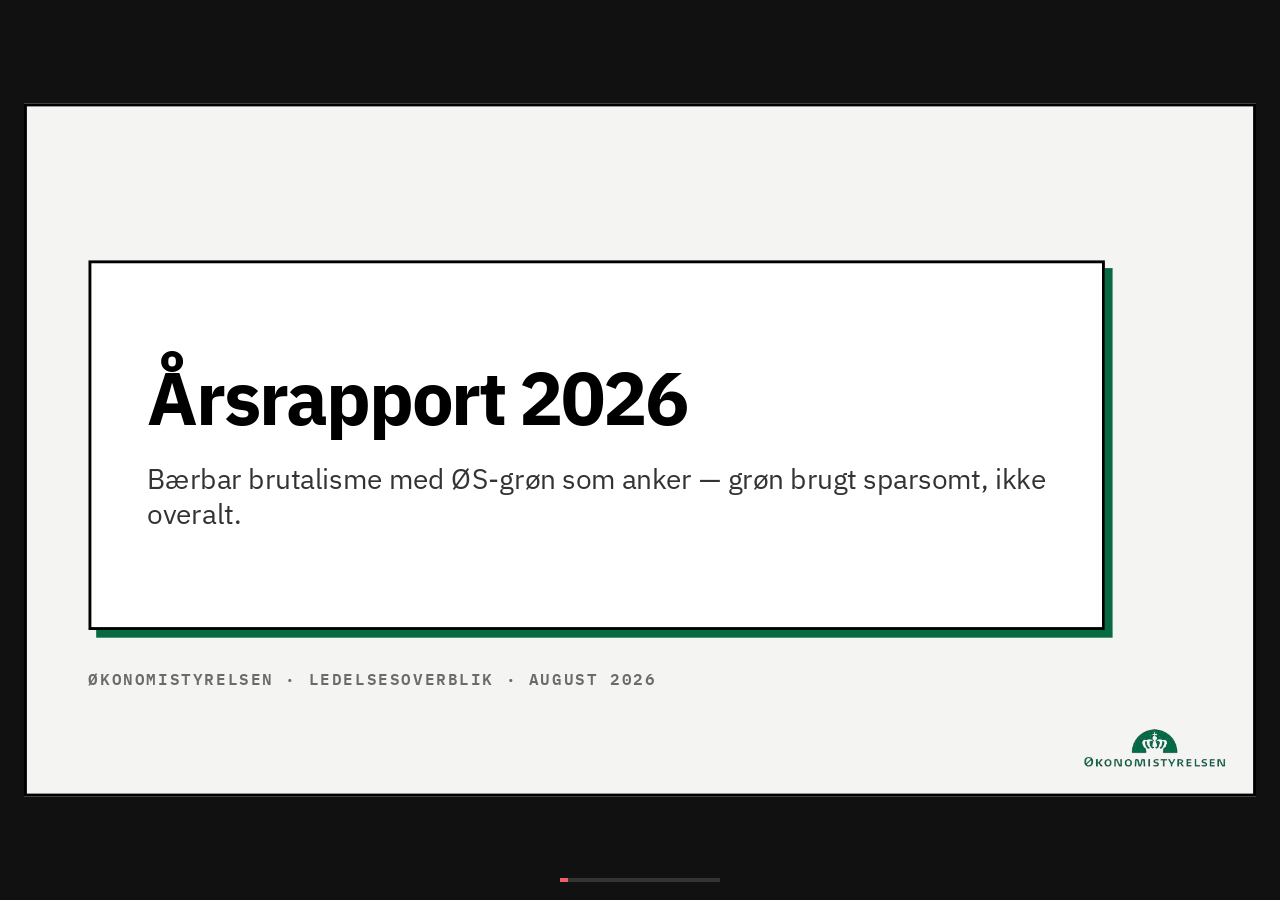
==== commit eea75036: "Forsiden: kassen får referencedeckenes faste mål i både HTML og PPTX HTML-kassen huggede teksten (56" ====
--- a/template.html
+++ b/template.html
@@ -13,9 +13,10 @@
       <!-- 1. TITLE — grøn offset-shadow på rammen + logo i hjørnet -->
       <section class="slide slide--title is-active">
         <div class="frame">
-          <h1 class="slide-display">Årsrapport<br>2026.</h1>
+          <h1 class="slide-display">Årsrapport 2026</h1>
           <p class="lead">Bærbar brutalisme med ØS-grøn som anker — grøn brugt sparsomt, ikke overalt.</p>
         </div>
+        <p class="meta">Økonomistyrelsen · Ledelsesoverblik · August 2026</p>
       </section>
 
       <!-- 2. AGENDA -->
--- a/slides.css
+++ b/slides.css
@@ -151,23 +151,54 @@
 /* Side-nummer fjernet */
 .slide__footer [data-slide-no] { display: none; }
 
-/* ===== 1. Title ===== */
-.slide--title { justify-content: center; }
+/* ===== 1. Title =====
+   Kassen har FASTE mål, ikke content-hugging: den skal være den samme brede,
+   rolige flade hver gang — 1056 x 346px svarer 1:1 til PPTX' 11.0" x 3.6"
+   inden for det samme 16:9-canvas. Uden dem krympede kassen til ~halv bredde
+   i HTML og lignede ikke PPTX-forsiden. Teksten centreres lodret i kassen
+   (samme som anchor=ctr i PPTX), og kassen vokser hvis manchetten er lang. */
+.slide--title { justify-content: flex-start; }
 .slide--title .frame {
+  margin-top: 96px;              /* kassens top = 1.70" af 7.5", som i PPTX */
   border: 3px solid var(--color-ink);
   box-shadow: var(--shadow-lg);
   background: var(--bg-paper);
-  padding: 56px;
+  box-sizing: border-box;
+  width: 1056px;                 /* = 11.0" af 13.333" */
+  min-height: 346px;             /* = 3.6" af 7.5" — kun overskrift */
+  padding: 53px 58px;            /* = PPTX' tIns/bIns 0.55" og lIns/rIns 0.6" */
   align-self: flex-start;
-  max-width: 90%;
-}
+  display: flex;
+  flex-direction: column;
+  justify-content: center;
+}
+/* Med manchet er kassen 4.0" høj, som i PPTX; uden er den 3.6" */
+.slide--title .frame:has(.lead) { min-height: 384px; }
+
 .slide--title .slide-display {
-  font-size: 92px;
+  font-size: 77px;               /* = 58pt */
   font-weight: 700;
   letter-spacing: -0.03em;
-  line-height: 1.04;
-}
-.slide--title .lead { margin-top: 32px; font-size: 26px; }
+  line-height: 1.02;
+}
+.slide--title .lead {
+  margin-top: 27px;              /* = PPTX' space_after 20pt */
+  font-size: 29px;               /* = 22pt */
+  line-height: 1.25;
+  max-width: none;               /* manchetten må bruge kassens fulde bredde */
+}
+
+/* Valgfri meta-linje UNDER kassen: dato / anledning / afsender.
+   Mono, uppercase, muted — som i referencedeckene. */
+.slide--title .meta {
+  margin-top: 36px;              /* = 0.38" under kassen */
+  font-family: var(--font-mono);
+  font-size: 17px;               /* = 13pt */
+  font-weight: 600;
+  letter-spacing: 0.12em;
+  text-transform: uppercase;
+  color: var(--color-muted);
+}
 
 /* ===== 2. Section divider ===== */
 .slide--section { justify-content: center; align-items: flex-start; gap: 16px; }
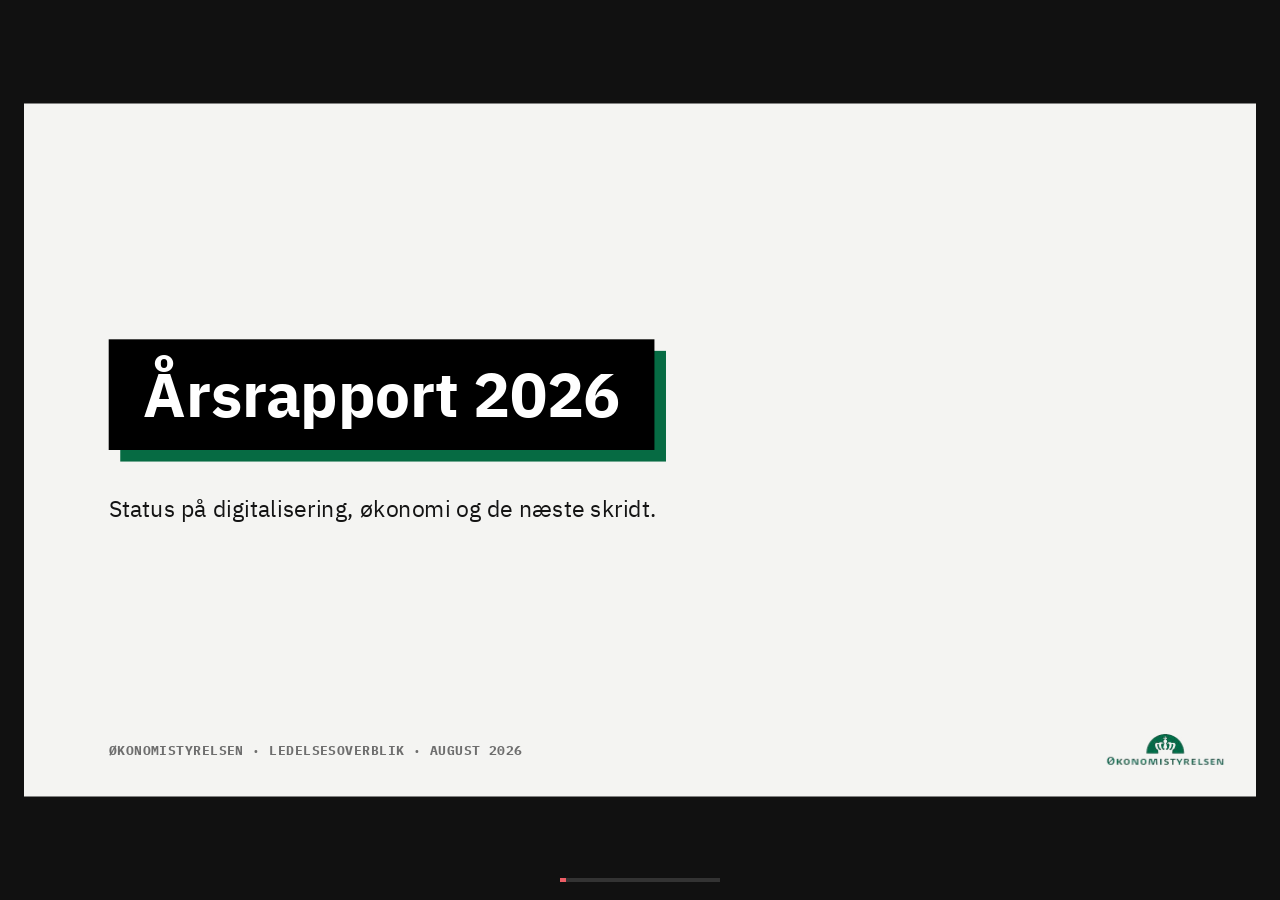
==== commit f53f715b: "Ny stil: titelblokke, laks-labels og grøn flade bag billeder (SBI-decket) Fletter stilen fra "UX og " ====
--- a/template.html
+++ b/template.html
@@ -7,135 +7,210 @@
   <link rel="stylesheet" href="slides.css" />
 </head>
 <body>
+  <!-- GALLERI: ét eksempel på hver slide-type. Et bibliotek — ikke et deck der skal kopieres.
+       Samme slides, samme rækkefølge som deck.example.py (PowerPoint-galleriet). -->
   <div class="deck">
     <div class="deck__stage">
 
-      <!-- 1. TITLE — grøn offset-shadow på rammen + logo i hjørnet -->
+      <!-- 1. FORSIDE — stor sort titelblok med grøn skygge -->
       <section class="slide slide--title is-active">
         <div class="frame">
           <h1 class="slide-display">Årsrapport 2026</h1>
-          <p class="lead">Bærbar brutalisme med ØS-grøn som anker — grøn brugt sparsomt, ikke overalt.</p>
+          <p class="lead">Status på digitalisering, økonomi og de næste skridt.</p>
         </div>
         <p class="meta">Økonomistyrelsen · Ledelsesoverblik · August 2026</p>
       </section>
 
-      <!-- 2. AGENDA -->
+      <!-- 2. HERO — forside med billede: tekst til venstre, billede med grøn flade til højre -->
+      <section class="slide slide--hero">
+        <div class="layout">
+          <div class="text-col">
+            <p class="eyebrow">Forside med billede</p>
+            <h1 class="slide-h2">Ét samlet system</h1>
+            <p class="lead">Tekst til venstre, billede med grøn flade til højre.</p>
+          </div>
+          <div class="media img" data-label="Billede"><!-- <img src="…" alt="…"> --></div>
+        </div>
+      </section>
+
+      <!-- 3. AGENDA -->
       <section class="slide slide--agenda">
         <h2 class="slide-title">Agenda</h2>
         <div class="list">
           <div class="row"><span class="n">01</span><span class="t">Årets resultater</span></div>
           <div class="row is-current"><span class="n">02</span><span class="t">Digitalisering</span></div>
-          <div class="row"><span class="n">03</span><span class="t">Økonomi &amp; budget</span></div>
+          <div class="row"><span class="n">03</span><span class="t">Økonomi og budget</span></div>
           <div class="row"><span class="n">04</span><span class="t">Næste skridt</span></div>
         </div>
       </section>
 
-      <!-- 3. SECTION — grøn brand-flade + hvidt logo -->
-      <section class="slide slide--section is-brand">
-        <p class="num">01</p>
+      <!-- 4. KAPITEL — laks-label + sort titelblok. data-num sætter "01" foran de følgende titler -->
+      <section class="slide slide--section" data-num="01">
+        <p class="label">Del 1</p>
         <h2 class="slide-display">Årets resultater</h2>
       </section>
 
-      <!-- 4. CONTENT -->
+      <!-- 5. INDHOLD — titel + punkter -->
       <section class="slide slide--content">
-        <h2 class="slide-title">Tre fokusområder</h2>
+        <h2 class="slide-title">Fire fokusområder</h2>
         <ul class="bullets">
-          <li>Digitalisering af økonomiprocesser på tværs af staten.</li>
-          <li>Øget gennemsigtighed i statsregnskabet.</li>
-          <li class="is-accent">Stærkere datagrundlag for politiske beslutninger.</li>
-          <li>Reduktion af administrative byrder.</li>
+          <li><strong>Digitalisering:</strong> økonomiprocesser samles på tværs af staten.</li>
+          <li><strong>Gennemsigtighed:</strong> statsregnskabet bliver lettere at læse.</li>
+          <li class="is-accent"><strong>Datagrundlag:</strong> bedre tal til politiske beslutninger.</li>
+          <li><strong>Færre byrder:</strong> mindre administration for institutionerne.</li>
         </ul>
       </section>
 
-      <!-- 5. SPLIT -->
+      <!-- 6. TO SPALTER -->
       <section class="slide slide--split">
         <h2 class="slide-title">Før og efter</h2>
         <div class="cols">
-          <div class="col"><p class="kicker">Før</p><p class="body">Manuelle indberetninger, spredte systemer, lange svartider.</p></div>
-          <div class="divider"></div>
-          <div class="col"><p class="kicker">Efter</p><p class="body">Samlet platform, automatiske flows, realtids-overblik.</p></div>
-        </div>
-      </section>
-
-      <!-- 6. FEATURE-KORT -->
+          <div class="col">
+            <p class="kicker">Før</p>
+            <h3 class="col-head">Spredte systemer</h3>
+            <p class="body">Manuelle indberetninger, mange indgange og lange svartider.</p>
+          </div>
+          <div class="divider">→</div>
+          <div class="col is-accent">
+            <p class="kicker">Efter</p>
+            <h3 class="col-head">Én samlet platform</h3>
+            <p class="body">Automatiske flows og overblik i realtid — ét sted at lede.</p>
+          </div>
+        </div>
+      </section>
+
+      <!-- 7. SPALTER MED NUMMER -->
       <section class="slide slide--cards">
         <h2 class="slide-title">Tre indsatsområder</h2>
         <div class="grid">
-          <div class="feature"><div class="icon"></div><div class="ftitle">Effektivitet</div><div class="fbody">Færre manuelle trin gennem automatisering.</div></div>
-          <div class="feature is-accent"><div class="icon"></div><div class="ftitle">Gennemsigtighed</div><div class="fbody">Det fremhævede kort — gul flade, kun ét per slide.</div></div>
-          <div class="feature"><div class="icon"></div><div class="ftitle">Datagrundlag</div><div class="fbody">Bedre tal til politiske beslutninger.</div></div>
-        </div>
-      </section>
-
-      <!-- 7. TIMELINE -->
+          <div class="feature"><div class="ftitle">Effektivitet</div><div class="fbody">Færre manuelle trin gennem automatisering.</div></div>
+          <div class="feature is-accent"><div class="ftitle">Gennemsigtighed</div><div class="fbody">Den fremhævede spalte bærer ØS-grøn — kun én pr. slide.</div></div>
+          <div class="feature"><div class="ftitle">Datagrundlag</div><div class="fbody">Bedre tal til politiske beslutninger.</div></div>
+        </div>
+      </section>
+
+      <!-- 8. SAMMENLIGNING -->
+      <section class="slide slide--compare">
+        <h2 class="slide-title">Gammel og ny løsning</h2>
+        <div class="cols">
+          <div class="compare-card">
+            <div class="chead">I dag</div>
+            <div class="citem"><span class="mk no"></span>Manuelle indberetninger</div>
+            <div class="citem"><span class="mk no"></span>Spredte systemer</div>
+            <div class="citem"><span class="mk yes"></span>Kendt af brugerne</div>
+          </div>
+          <div class="compare-card is-win">
+            <div class="chead">Fremover</div>
+            <div class="citem"><span class="mk yes"></span>Automatiske flows</div>
+            <div class="citem"><span class="mk yes"></span>Samlet platform</div>
+            <div class="citem"><span class="mk yes"></span>Overblik i realtid</div>
+          </div>
+        </div>
+      </section>
+
+      <!-- 9. TIDSLINJE -->
       <section class="slide slide--timeline">
         <h2 class="slide-title">Året i fire kvartaler</h2>
         <div class="track">
-          <div class="step"><div class="dot"></div><div class="line"></div><div class="when">Q1</div><div class="what">Analyse</div><div class="desc">Behov afdækkes.</div></div>
-          <div class="step"><div class="dot"></div><div class="line"></div><div class="when">Q2</div><div class="what">Design</div><div class="desc">Løsninger formes.</div></div>
-          <div class="step is-current"><div class="dot"></div><div class="line"></div><div class="when">Q3</div><div class="what">Udrulning</div><div class="desc">Vi er her nu.</div></div>
+          <div class="step"><div class="dot"></div><div class="line"></div><div class="when">Q1</div><div class="what">Analyse</div><div class="desc">Behovene afdækkes.</div></div>
+          <div class="step"><div class="dot"></div><div class="line"></div><div class="when">Q2</div><div class="what">Design</div><div class="desc">Løsningerne formes.</div></div>
+          <div class="step is-current"><div class="dot"></div><div class="line"></div><div class="when">Q3 · nu</div><div class="what">Udrulning</div><div class="desc">Første institutioner er i gang.</div></div>
           <div class="step"><div class="dot"></div><div class="line"></div><div class="when">Q4</div><div class="what">Evaluering</div><div class="desc">Læring og justering.</div></div>
         </div>
       </section>
 
-      <!-- 8. SAMMENLIGNING -->
-      <section class="slide slide--compare">
-        <h2 class="slide-title">Før vs. efter</h2>
-        <div class="cols">
-          <div class="compare-card">
-            <div class="chead">Før</div>
-            <div class="citem"><span class="mk no"></span>Spredte systemer</div>
-            <div class="citem"><span class="mk no"></span>Manuelle flows</div>
-            <div class="citem"><span class="mk yes"></span>Kendt af alle</div>
-          </div>
-          <div class="compare-card is-win">
-            <div class="chead">Efter</div>
-            <div class="citem"><span class="mk yes"></span>Samlet platform</div>
-            <div class="citem"><span class="mk yes"></span>Automatiske flows</div>
-            <div class="citem"><span class="mk yes"></span>Realtids-overblik</div>
-          </div>
-        </div>
-      </section>
-
-      <!-- 9. SECTION (billed-kapitel) -->
-      <section class="slide slide--section is-brand">
-        <p class="num">02</p>
-        <h2 class="slide-display">Billed-layouts</h2>
-      </section>
-
-      <!-- 10. COVER / HERO -->
-      <section class="slide slide--cover">
-        <div class="img" data-label="Baggrundsbillede 16:9"><!-- <img src="..."> --></div>
-        <div class="overlay">
-          <h2 class="slide-display">Stort billede,<br>stærk åbning.</h2>
-          <p class="lead">Overlay-boks med hård shadow oven på fuldt baggrundsbillede.</p>
-        </div>
-      </section>
-
-      <!-- 11. FULL-BLEED billede + caption -->
-      <section class="slide slide--image-full">
-        <div class="img" data-label="Full-bleed billede"><!-- <img src="..."> --></div>
-        <div class="caption"><span class="kicker">Foto</span><span class="t">Caption i sort stribe — mono-kicker + titel.</span></div>
-      </section>
-
-      <!-- 12. BILLEDE + TEKST -->
+      <!-- 10. PROCES (lodret) -->
+      <section class="slide slide--process">
+        <h2 class="slide-title">Testprocessen</h2>
+        <ol class="steps">
+          <li>Kortlægning af antagelser</li>
+          <li>Testprotokol</li>
+          <li class="is-current">Pilottest</li>
+          <li>Rekruttering</li>
+          <li>Test</li>
+          <li>Dataanalyse</li>
+          <li>Formidling af indsigter</li>
+        </ol>
+      </section>
+
+      <!-- 11. BYG SELV — titel + forklaring + byggeklodser (post-its, kort, chips) -->
+      <section class="slide slide--content">
+        <h2 class="slide-title">Byg selv videre</h2>
+        <p class="sub">Post-its, kort og labels er byggeklodser.</p>
+        <div style="display:flex; gap:40px; justify-content:center; margin-top:20px">
+          <div class="sticky"><span>Én <strong>afgrænset</strong> antagelse</span></div>
+          <div class="sticky"><span>Kan <strong>testes</strong></span></div>
+          <div class="sticky"><span>Har et <strong>skarpt</strong> mål</span></div>
+        </div>
+      </section>
+
+      <!-- 12. KAPITEL -->
+      <section class="slide slide--section" data-num="02">
+        <p class="label">Del 2</p>
+        <h2 class="slide-display">Citater og billeder</h2>
+      </section>
+
+      <!-- 13. CITAT under en overskrift — <mark> giver lysegrøn overstregning -->
+      <section class="slide slide--statement">
+        <h2 class="slide-title">Hvad er UX?</h2>
+        <div class="quote-wrap">
+          <blockquote class="quote">“A person's perceptions and responses that result from the <mark>use or anticipated use</mark> of a product, system or service.”</blockquote>
+          <p class="source">— ISO 9241-210</p>
+        </div>
+      </section>
+
+      <!-- 14. UDSAGN alene -->
+      <section class="slide slide--statement">
+        <div class="quote-wrap">
+          <blockquote class="quote">Gode beslutninger bygger på pålidelige tal.</blockquote>
+          <p class="source">— Økonomistyrelsen</p>
+        </div>
+      </section>
+
+      <!-- 15. CITAT MED PORTRÆT -->
+      <section class="slide slide--testimonial">
+        <div class="layout">
+          <div class="avatar media is-left img" data-label="Portræt"><!-- <img src="…" alt="…"> --></div>
+          <div class="quote-wrap">
+            <blockquote class="quote">“Vi fik ét sted at lede — og tallene stemmer første gang.”</blockquote>
+            <div class="who"><div class="name">Navn Efternavn</div><div class="role">Økonomichef, institution</div></div>
+          </div>
+        </div>
+      </section>
+
+      <!-- 16. BILLEDE + TEKST (billedet til venstre) -->
+      <section class="slide slide--image-text is-image-left">
+        <div class="layout">
+          <div class="media is-left img" data-label="Billede"><!-- <img src="…" alt="…"> --></div>
+          <div class="text-col">
+            <h2 class="slide-h2">Billede og tekst</h2>
+            <ul class="bullets">
+              <li>Billedet står i en fast kvadratisk ramme.</li>
+              <li>Den grønne flade er forskudt bagved.</li>
+              <li><code>is-image-left</code> spejler layoutet.</li>
+            </ul>
+          </div>
+        </div>
+      </section>
+
+      <!-- 17. BILLEDE + TEKST (billedet til højre, med eyebrow) -->
       <section class="slide slide--image-text">
-        <h2 class="slide-title">Billede til venstre, tekst til højre</h2>
-        <div class="layout">
-          <div class="media img" data-label="Billede"><!-- <img src="..."> --></div>
+        <div class="layout">
           <div class="text-col">
-            <ul class="bullets" style="margin-top:0">
-              <li>Halv-til-halv layout med skarpt billed-felt.</li>
-              <li>Brug <code>is-image-left</code> for spejlet variant.</li>
-              <li class="is-accent">Billedet får 2px sort kant som alt andet.</li>
+            <p class="eyebrow">Frilagt: class="media is-free"</p>
+            <h2 class="slide-h2">Frilagt motiv</h2>
+            <ul class="bullets">
+              <li>Uden billede vises en pladsholder.</li>
+              <li>Med <code>is-free</code> står et frilagt PNG uden flade.</li>
             </ul>
           </div>
-        </div>
-      </section>
-
-      <!-- 13. BILLED-GRID -->
+          <div class="media img" data-label="Billede"><!-- <img src="…" alt="…"> --></div>
+        </div>
+      </section>
+
+      <!-- 18. BILLED-GITTER -->
       <section class="slide slide--image-grid cols-3">
-        <h2 class="slide-title">Billed-grid</h2>
+        <h2 class="slide-title">Billed-gitter</h2>
         <div class="grid">
           <div class="img" data-label="01"></div>
           <div class="img" data-label="02"></div>
@@ -146,72 +221,75 @@
         </div>
       </section>
 
-      <!-- 14. TESTIMONIAL -->
-      <section class="slide slide--testimonial">
-        <div class="layout">
-          <div class="avatar img" data-label="Portræt"><!-- <img src="..."> --></div>
-          <div>
-            <blockquote class="quote">“Gode beslutninger bygger på pålidelige tal.”</blockquote>
-            <div class="who"><div class="name">Økonomistyrelsen</div><div class="role">Statens økonomiforvaltning</div></div>
-          </div>
-        </div>
-      </section>
-
-      <!-- 15. SECTION -->
-      <section class="slide slide--section is-brand">
-        <p class="num">03</p>
-        <h2 class="slide-display">Data &amp; resultater</h2>
-      </section>
-
-      <!-- 16. STORT TAL -->
+      <!-- 19. FULDT BILLEDE MED TITELBLOK -->
+      <section class="slide slide--cover">
+        <div class="img" data-label="Baggrundsbillede 16:9"><!-- <img src="…" alt="…"> --></div>
+        <div class="overlay">
+          <h2 class="slide-display">Stort billede, stærk åbning</h2>
+          <p class="lead">Sort titelblok med grøn skygge oven på et billede i fuld flade.</p>
+        </div>
+      </section>
+
+      <!-- 20. FULDT BILLEDE MED BILLEDTEKST -->
+      <section class="slide slide--image-full">
+        <div class="img" data-label="Fuldt billede"><!-- <img src="…" alt="…"> --></div>
+        <div class="caption"><span class="kicker">Foto</span><span class="t">Billedtekst i sort blok oven på et billede i fuld flade.</span></div>
+      </section>
+
+      <!-- 21. KAPITEL -->
+      <section class="slide slide--section" data-num="03">
+        <p class="label">Del 3</p>
+        <h2 class="slide-display">Data og resultater</h2>
+      </section>
+
+      <!-- 22. STORT TAL -->
       <section class="slide slide--bignum">
         <div class="big is-up">+18<span class="unit">%</span></div>
-        <p class="sub">Effektivisering år over år — ét tal, fuld fokus. Positivt tal bærer ØS-grøn.</p>
-      </section>
-
-      <!-- 17. STATS / KPI -->
+        <p class="sub">Effektivisering år over år. Ét tal, fuld opmærksomhed.</p>
+        <p class="slide__source">Kilde: Statens Regnskab, 2026</p>
+      </section>
+
+      <!-- 23. NØGLETAL -->
       <section class="slide slide--stats">
         <h2 class="slide-title">Året i tal</h2>
         <div class="cards">
-          <div class="stat-card"><div class="num">1,2 mio</div><div class="stat-label">Behandlede bilag</div></div>
-          <div class="stat-card is-primary is-accent"><div class="num is-up">+18%</div><div class="stat-label">Effektivisering</div></div>
-          <div class="stat-card"><div class="num">99,8</div><div class="stat-label">Oppetid %</div></div>
-        </div>
-      </section>
-
-      <!-- 18. SØJLEDIAGRAM -->
+          <div class="stat-card"><div class="num">1,2 mio.</div><div class="stat-label">Behandlede bilag</div></div>
+          <div class="stat-card is-primary"><div class="num is-up">+18 %</div><div class="stat-label">Effektivisering</div></div>
+          <div class="stat-card"><div class="num">99,8 %</div><div class="stat-label">Oppetid</div></div>
+        </div>
+        <p class="slide__source">Kilde: Statens Regnskab, 2026</p>
+      </section>
+
+      <!-- 24. SØJLER -->
       <section class="slide slide--bars">
         <h2 class="slide-title">Budget pr. område</h2>
         <div class="chart">
-          <div class="bar-row"><span class="lbl">Drift</span><span class="track"><span class="fill" style="width:100%"></span></span><span class="val">240</span></div>
-          <div class="bar-row is-accent"><span class="lbl">Udvikling</span><span class="track"><span class="fill" style="width:49%"></span></span><span class="val">118</span></div>
-          <div class="bar-row"><span class="lbl">Support</span><span class="track"><span class="fill" style="width:27%"></span></span><span class="val">64</span></div>
-        </div>
-      </section>
-
-      <!-- 19. TABEL -->
+          <div class="bar-row"><span class="lbl">Drift</span><span class="track"><span class="fill" style="width:100%"></span><span class="val">240</span></span></div>
+          <div class="bar-row is-accent"><span class="lbl">Udvikling</span><span class="track"><span class="fill" style="width:49%"></span><span class="val">118</span></span></div>
+          <div class="bar-row"><span class="lbl">Support</span><span class="track"><span class="fill" style="width:27%"></span><span class="val">64</span></span></div>
+        </div>
+        <p class="slide__source">Mio. kr. Kilde: Statens Regnskab, 2026</p>
+      </section>
+
+      <!-- 25. TABEL -->
       <section class="slide slide--table">
         <h2 class="slide-title">Budgetoversigt</h2>
         <table>
-          <thead><tr><th>Område</th><th>Ansvar</th><th class="num">Budget (mio)</th><th class="num">Afvigelse</th></tr></thead>
+          <thead><tr><th>Område</th><th>Ansvar</th><th class="num">Budget, mio. kr.</th><th class="num">Afvigelse</th></tr></thead>
           <tbody>
             <tr><td>Drift</td><td>ØS</td><td class="num">240</td><td class="num">−2</td></tr>
             <tr class="is-highlight"><td>Udvikling</td><td>ØS</td><td class="num">118</td><td class="num">+5</td></tr>
             <tr><td>Support</td><td>ØS</td><td class="num">64</td><td class="num">0</td></tr>
           </tbody>
         </table>
-      </section>
-
-      <!-- 20. STATEMENT -->
-      <section class="slide slide--statement">
-        <blockquote class="quote">Gode beslutninger bygger på pålidelige tal.</blockquote>
-        <p class="source">— Økonomistyrelsen</p>
-      </section>
-
-      <!-- 21. CLOSING — grøn CTA + logo -->
+        <p class="slide__source">Kilde: Statens Regnskab, 2026</p>
+      </section>
+
+      <!-- 26. AFSLUTNING -->
       <section class="slide slide--closing">
-        <h2 class="slide-display">Tak.</h2>
-        <a class="cta">oes@oes.dk →</a>
+        <h2 class="slide-display">Tak</h2>
+        <p class="lead">Spørgsmål og kommentarer er velkomne.</p>
+        <a class="cta">oes@oes.dk</a>
       </section>
 
     </div>
--- a/slides.css
+++ b/slides.css
@@ -1,66 +1,66 @@
 /* =====================================================
-   Økonomistyrelsen — Slide-framework (16:9)
-   Bærbar brutalisme + ØS-grøn som identitets-anker.
-   Dette er systemets ENESTE stylesheet — der findes ikke
-   længere en separat "primær" stil at vælge imellem.
+   Økonomistyrelsen — Slide-framework (16:9, 1280 x 720)
+   Lys grå grund, sorte kanter, hårde skygger, IBM Plex.
+   Overskriften står i en sort blok med grøn skygge.
+   Billeder får en grøn flade forskudt bagved.
+
+   Dette er systemets ENESTE stylesheet. Målene er de
+   samme px-tal som i build_pptx.py — verify.py holder
+   de to op mod hinanden.
    Brug:  <link rel="stylesheet" href="slides.css">
    ===================================================== */
 
-@import url('https://fonts.googleapis.com/css2?family=IBM+Plex+Mono:wght@400;500;600;700&family=IBM+Plex+Sans:wght@400;500;600;700&family=IBM+Plex+Serif:wght@400;700&display=swap');
+/* IBM Plex ligger i assets/fonts/ (de samme filer som indlejres i .pptx), så
+   HTML-slides også virker offline og bag en firewall der blokerer Google Fonts. */
+@font-face { font-family: 'IBM Plex Sans'; font-weight: 400; font-display: swap; src: url('assets/fonts/IBMPlexSans-Regular.ttf') format('truetype'); }
+@font-face { font-family: 'IBM Plex Sans'; font-weight: 700; font-display: swap; src: url('assets/fonts/IBMPlexSans-Bold.ttf') format('truetype'); }
+@font-face { font-family: 'IBM Plex Mono'; font-weight: 400; font-display: swap; src: url('assets/fonts/IBMPlexMono-Regular.ttf') format('truetype'); }
+@font-face { font-family: 'IBM Plex Mono'; font-weight: 700; font-display: swap; src: url('assets/fonts/IBMPlexMono-Bold.ttf') format('truetype'); }
 
 :root {
-  /* Genbrug af design-system-tokens */
-  --bg-canvas: #f4f4f2;
-  --bg-paper: #ffffff;
-  --bg-accent: #fef3c7;
-  --bg-soft-red: #fff5f5;
-  --bg-soft-green: #d1fae5;
-  --color-ink: #000000;
-  --color-ink-soft: #333333;
-  --color-muted: #6b6b6b;
-  --color-line-soft: #e8e8e3;
-  /* ØS-identitet */
-  --color-brand: #066b43;         /* ØS-grøn — brand-anker */
-  --color-brand-soft: #b3e8ca;    /* lys grøn, supplerende */
-  --color-red: #ed5e66;           /* Laks — ØS' signalfarve (danger/vigtigt/fald) */
-  --color-success: #066b43;       /* positiv/vækst bærer ØS-grøn */
+  /* Farver */
+  --ground: #f4f4f2;            /* slidens baggrund */
+  --paper: #ffffff;             /* kort, tabeller */
+  --ink: #141414;               /* tekst */
+  --black: #000000;             /* kanter, skygger, titelblokke */
+  --dim: #6e6e6e;               /* nedtonet tekst (4,6:1) */
+  --rule: #d6d6d6;              /* tynde indre delelinjer */
+  --empty: #e2e2de;             /* billed-pladsholder */
+  --brand: #066b43;             /* ØS-grøn */
+  --hilite: #b3e8ca;            /* lysegrøn: overstregning, fremhævet række/kort */
+  --laks: #ed5e66;              /* signal på store flader og på sort */
+  --laks-text: #c93a44;         /* laks til tekst på lys grund (4,6:1) */
+  --sticky: #fff9b1;            /* post-it */
 
   --font-sans: 'IBM Plex Sans', system-ui, -apple-system, sans-serif;
   --font-mono: 'IBM Plex Mono', 'SFMono-Regular', Menlo, monospace;
-  --font-serif: 'IBM Plex Serif', Georgia, serif;
-
-  --shadow-sm: 3px 3px 0 var(--color-ink);
-  --shadow-md: 5px 5px 0 var(--color-ink);
-  --shadow-lg: 8px 8px 0 var(--color-ink);
-  --shadow-accent: 5px 5px 0 var(--color-red);
-
-  /* Slide-canvas (forstørret type-skala) */
+
+  /* Faste mål — samme tal som i build_pptx.py */
   --slide-w: 1280px;
   --slide-h: 720px;
-  --slide-pad: 64px;
-  /* Ekstra luft i bunden: logoet sidder 27px fra bundkanten og er 41px højt,
-     så indhold der fylder hele højden må stoppe over det. */
-  --slide-pad-bottom: 78px;
+  --pad-x: 88px;                /* PAD_X */
+  --title-y: 64px;              /* TITLE_Y: titelblokkens top */
+  --content-top: 176px;         /* CONTENT_TOP */
+  --pad-bottom: 80px;           /* 720 - CONTENT_BOT (640) */
+  --border: 3px;                /* BORDER */
+  --shadow: 8px;                /* SHADOW */
+  --offset: 24px;               /* OFFSET: den grønne flade bag billeder */
+  --media: 470px;               /* MEDIA: billedrammen i billede+tekst */
+  --gap: 40px;                  /* GAP mellem spalter */
 }
 
 * { box-sizing: border-box; margin: 0; padding: 0; }
 
 html, body {
   height: 100%;
-  background: #111;          /* mørk "scene" rundt om sliden */
+  background: #111;             /* mørk "scene" rundt om sliden */
   font-family: var(--font-sans);
-  color: var(--color-ink);
+  color: var(--ink);
   overflow: hidden;
 }
 
 /* ---------- Deck-stage: centrerer + skalerer canvas ---------- */
-.deck {
-  position: fixed;
-  inset: 0;
-  display: grid;
-  place-items: center;
-}
-
+.deck { position: fixed; inset: 0; display: grid; place-items: center; }
 .deck__stage {
   width: var(--slide-w);
   height: var(--slide-h);
@@ -74,628 +74,507 @@
   inset: 0;
   width: var(--slide-w);
   height: var(--slide-h);
-  background: var(--bg-canvas);
-  padding: var(--slide-pad) var(--slide-pad) var(--slide-pad-bottom);
+  background: var(--ground);
+  padding: var(--title-y) var(--pad-x) var(--pad-bottom);
   display: none;
   flex-direction: column;
-  border: 3px solid var(--color-ink);
+  align-items: stretch;
+  overflow: hidden;
 }
 .slide.is-active { display: flex; }
 
-/* ---------- Fælles tekst-roller ---------- */
-.kicker {
-  font-family: var(--font-mono);
-  font-size: 16px;
-  font-weight: 600;
-  letter-spacing: 0.12em;
+/* ---------- ØS-logo: højre hjørne, ens luft til højre og bund ---------- */
+.slide::after {
+  content: '';
+  position: absolute;
+  right: 32px;
+  bottom: 32px;
+  width: 124px;
+  height: 34px;
+  background: url('assets/oes-logo-green.png') right bottom / contain no-repeat;
+  pointer-events: none;
+}
+/* Billeder i fuld flade går helt til kanten — intet logo */
+.slide--cover::after,
+.slide--image-full::after { content: none; }
+
+/* =====================================================
+   TEKST-ROLLER
+   Sans = indhold. Mono = system (labels, numre, tal).
+   ===================================================== */
+
+/* Overskriften: sort skilt med grøn skygge, øverst til venstre. Én pr. slide. */
+.slide-title {
+  align-self: flex-start;
+  background: var(--black);
+  color: #fff;
+  font-size: 31px;
+  font-weight: 700;
+  line-height: 1.2;
+  padding: 12px 19px;
+  box-shadow: 7px 7px 0 var(--brand);
+  margin-bottom: 51px;           /* blokken er 61px høj: 64 + 61 + 51 = 176 = --content-top */
+  max-width: 100%;
+}
+/* Delnummeret foran titlen ("01") — slides.js sætter data-part ud fra kapitlerne */
+.slide-title[data-part]::before {
+  content: attr(data-part);
+  font-family: var(--font-mono);
+  font-size: 0.8em;
+  color: var(--laks);
+  margin-right: 0.6em;
+}
+
+/* Store blokke: forside, kapitel, tak */
+.slide-display {
+  align-self: flex-start;
+  background: var(--black);
+  color: #fff;
+  font-size: 64px;
+  font-weight: 700;
+  line-height: 1.05;
+  padding: 24px 36px;
+  box-shadow: 12px 12px 0 var(--brand);
+  max-width: 1060px;
+}
+
+/* Fri overskrift (ingen blok) — ved siden af et billede */
+.slide-h2 { font-size: 44px; font-weight: 700; line-height: 1.08; }
+
+/* Mono-labels */
+.eyebrow, .kicker, .label-mono {
+  font-family: var(--font-mono);
+  font-size: 14px;
+  font-weight: 700;
+  letter-spacing: 0.06em;
   text-transform: uppercase;
-  color: var(--color-muted);
-  margin-bottom: 20px;
-}
-.slide-title {
-  font-size: 56px;
-  font-weight: 700;
-  letter-spacing: -0.03em;
-  line-height: 1.05;
-}
-.slide-h2 {
-  font-size: 36px;
-  font-weight: 700;
-  letter-spacing: -0.02em;
-  line-height: 1.1;
-}
-.lead {
-  font-size: 28px;
-  line-height: 1.4;
-  color: var(--color-ink-soft);
-  max-width: 22ch;
-}
-.body {
-  font-size: 22px;
-  line-height: 1.45;
-  color: var(--color-ink-soft);
-}
+  color: var(--laks-text);
+  line-height: 1.3;
+}
+.lead { font-size: 24px; line-height: 1.45; max-width: 760px; }
+.body { font-size: 22px; line-height: 1.45; }
+.sub  { font-size: 22px; line-height: 1.4; max-width: 520px; margin: -31px 0 20px; }  /* lige under titelblokken */
+mark, .hl { background: var(--hilite); color: inherit; padding: 0 0.08em; }
 
 /* Bullets — små sorte firkanter, aldrig runde prikker */
-.bullets { list-style: none; display: flex; flex-direction: column; gap: 18px; margin-top: 28px; }
-.bullets li {
-  position: relative;
-  padding-left: 34px;
-  font-size: 22px;
-  line-height: 1.4;
-  color: var(--color-ink-soft);
-}
+.bullets { list-style: none; display: flex; flex-direction: column; gap: 24px; max-width: 1060px; }
+.bullets li { position: relative; padding-left: 30px; font-size: 22px; line-height: 1.4; }
 .bullets li::before {
   content: '';
   position: absolute;
-  left: 0; top: 11px;
-  width: 14px; height: 14px;
-  background: var(--color-ink);
-}
-.bullets li.is-accent::before { background: var(--color-red); }
-
-/* Footer-stribe */
-.slide__footer {
-  position: relative;              /* anker for ØS-logoet, se nederst */
-  margin-top: auto;
-  padding-top: 20px;
-  display: flex;
-  justify-content: space-between;
+  left: 0; top: 10px;
+  width: 11px; height: 11px;
+  background: var(--black);
+}
+.bullets li.is-accent::before { background: var(--laks); }
+.bullets--tight { gap: 18px; }
+
+/* Chip: lille sort label */
+.chip {
+  display: inline-block;
+  background: var(--black);
+  color: #fff;
   font-family: var(--font-mono);
   font-size: 13px;
-  font-weight: 600;
-  letter-spacing: 0.1em;
+  font-weight: 700;
+  letter-spacing: 0.06em;
   text-transform: uppercase;
-  color: var(--color-muted);
-}
-/* Side-nummer fjernet */
-.slide__footer [data-slide-no] { display: none; }
-
-/* ===== 1. Title =====
-   Kassen har FASTE mål, ikke content-hugging: den skal være den samme brede,
-   rolige flade hver gang — 1056 x 346px svarer 1:1 til PPTX' 11.0" x 3.6"
-   inden for det samme 16:9-canvas. Uden dem krympede kassen til ~halv bredde
-   i HTML og lignede ikke PPTX-forsiden. Teksten centreres lodret i kassen
-   (samme som anchor=ctr i PPTX), og kassen vokser hvis manchetten er lang. */
-.slide--title { justify-content: flex-start; }
-.slide--title .frame {
-  margin-top: 96px;              /* kassens top = 1.70" af 7.5", som i PPTX */
-  border: 3px solid var(--color-ink);
-  box-shadow: var(--shadow-lg);
-  background: var(--bg-paper);
-  box-sizing: border-box;
-  width: 1056px;                 /* = 11.0" af 13.333" */
-  min-height: 346px;             /* = 3.6" af 7.5" — kun overskrift */
-  padding: 53px 58px;            /* = PPTX' tIns/bIns 0.55" og lIns/rIns 0.6" */
-  align-self: flex-start;
-  display: flex;
-  flex-direction: column;
-  justify-content: center;
-}
-/* Med manchet er kassen 4.0" høj, som i PPTX; uden er den 3.6" */
-.slide--title .frame:has(.lead) { min-height: 384px; }
-
-.slide--title .slide-display {
-  font-size: 77px;               /* = 58pt */
-  font-weight: 700;
-  letter-spacing: -0.03em;
-  line-height: 1.02;
-}
-.slide--title .lead {
-  margin-top: 27px;              /* = PPTX' space_after 20pt */
-  font-size: 29px;               /* = 22pt */
-  line-height: 1.25;
-  max-width: none;               /* manchetten må bruge kassens fulde bredde */
-}
-
-/* Valgfri meta-linje UNDER kassen: dato / anledning / afsender.
-   Mono, uppercase, muted — som i referencedeckene. */
-.slide--title .meta {
-  margin-top: 36px;              /* = 0.38" under kassen */
-  font-family: var(--font-mono);
-  font-size: 17px;               /* = 13pt */
-  font-weight: 600;
-  letter-spacing: 0.12em;
-  text-transform: uppercase;
-  color: var(--color-muted);
-}
-
-/* ===== 2. Section divider ===== */
-.slide--section { justify-content: center; align-items: flex-start; gap: 16px; }
-.slide--section.is-dark { background: var(--color-ink); border-color: var(--color-ink); color: var(--bg-paper); }
-.slide--section.is-yellow { background: var(--bg-accent); }
-.slide--section .num {
-  font-family: var(--font-mono);
-  font-size: 28px;
-  font-weight: 700;
-  letter-spacing: 0.1em;
-}
-.slide--section .slide-display {
-  font-size: 88px;
-  font-weight: 700;
-  letter-spacing: -0.03em;
-  line-height: 1;
-}
-.slide--section.is-dark .kicker { color: #bdbdbd; }
-
-/* ===== 3. Content ===== */
-.slide--content { }
-
-/* ===== 4. Split / two-column ===== */
-.slide--split .cols {
-  display: grid;
-  grid-template-columns: 1fr 1px 1fr;
-  gap: 40px;
-  flex: 1;
-  align-items: start;
-  margin-top: 12px;
-}
-.slide--split .divider { background: var(--color-line-soft); width: 1px; height: 100%; }
-.slide--split .col .kicker { margin-bottom: 16px; }
-
-/* ===== 5. Statement / quote ===== */
-.slide--statement { justify-content: center; }
-.slide--statement .quote {
-  font-size: 48px;
-  font-weight: 700;
-  letter-spacing: -0.02em;
-  line-height: 1.15;
-  max-width: 26ch;
-  border-left: 6px solid var(--color-red);
-  padding-left: 32px;
-}
-.slide--statement .source {
-  margin-top: 28px;
-  margin-left: 38px;
-  font-family: var(--font-mono);
-  font-size: 15px;
-  font-weight: 600;
-  letter-spacing: 0.1em;
-  text-transform: uppercase;
-  color: var(--color-muted);
-}
-
-/* ===== 6. Stats / KPI ===== */
-.slide--stats .cards {
-  display: grid;
-  grid-auto-flow: column;
-  grid-auto-columns: 1fr;
-  gap: 28px;
-  flex: 1;
-  align-items: stretch;       /* lige høje kort */
-  margin-top: 12px;
-}
-.stat-card {
-  border: 2px solid var(--color-ink);
-  background: var(--bg-paper);
-  box-shadow: var(--shadow-md);
-  padding: 32px;
-  display: flex;
-  flex-direction: column;
-  justify-content: center;     /* indhold centreret lodret i kortet */
-}
-.stat-card.is-accent { background: var(--bg-accent); }
-.stat-card.is-primary { box-shadow: var(--shadow-accent); }
-.stat-card .num {
-  font-family: var(--font-mono);
-  font-size: 60px;             /* mindre + nowrap så lange værdier ("1,2 mio") ikke ombrydes */
-  font-weight: 700;
-  font-variant-numeric: tabular-nums;
-  line-height: 1;
-  letter-spacing: -0.02em;
-  white-space: nowrap;
-}
-.stat-card .num.is-up { color: var(--color-success); }
-.stat-card .num.is-down { color: var(--color-red); }
-.stat-card .stat-label {
-  font-family: var(--font-mono);
-  font-size: 14px;
-  font-weight: 600;
-  letter-spacing: 0.1em;
-  text-transform: uppercase;
-  color: var(--color-muted);
-  margin-top: 16px;
-}
-
-/* ===== 7. Table ===== */
-.slide--table table {
-  width: 100%;
-  border-collapse: collapse;
-  border: 2px solid var(--color-ink);
-  margin-top: 20px;
-  font-size: 19px;
-}
-.slide--table thead th {
-  background: var(--color-ink);
-  color: var(--bg-paper);
-  font-family: var(--font-mono);
-  font-size: 13px;
-  font-weight: 600;
-  letter-spacing: 0.1em;
-  text-transform: uppercase;
-  text-align: left;
-  padding: 14px 18px;
-}
-.slide--table th.num, .slide--table td.num {
-  text-align: right;
-  font-family: var(--font-mono);
-  font-variant-numeric: tabular-nums;
-}
-.slide--table tbody td {
-  padding: 14px 18px;
-  border-bottom: 1px solid var(--color-line-soft);
-  background: var(--bg-paper);
-}
-.slide--table tbody tr.is-highlight td { background: var(--bg-accent); }
-
-/* ===== 8. Closing ===== */
-.slide--closing { justify-content: center; align-items: flex-start; }
-.slide--closing .slide-display {
-  font-size: 96px;
-  font-weight: 700;
-  letter-spacing: -0.03em;
-}
-.slide--closing .cta {
-  margin-top: 32px;
-  display: inline-block;
-  background: var(--color-ink);
-  color: var(--bg-paper);
-  font-family: var(--font-mono);
-  font-size: 16px;
-  font-weight: 600;
-  letter-spacing: 0.08em;
-  text-transform: uppercase;
-  padding: 16px 28px;
-  border: 2px solid var(--color-ink);
-  border-radius: 4px;
-  box-shadow: var(--shadow-accent);
-}
-
-/* =====================================================
-   PRÆSENTATIONS-ELEMENTER (ud over UI-porteringen)
-   Billed-slides, agenda, kort, timeline, sammenligning,
-   store tal, søjler, testimonial. Samme brutalist-DNA.
-   ===================================================== */
-
-/* ---------- Billed-placeholder (genbruges overalt) ---------- */
+  padding: 5px 10px;
+}
+.chip.is-brand { background: var(--brand); }
+
+/* Kort: hvid boks med sort kant og hård skygge */
+.card {
+  background: var(--paper);
+  border: var(--border) solid var(--black);
+  box-shadow: var(--shadow) var(--shadow) 0 var(--black);
+}
+
+/* Post-it */
+.sticky {
+  background: var(--sticky);
+  border: var(--border) solid var(--black);
+  box-shadow: var(--shadow) var(--shadow) 0 var(--black);
+  width: 236px; height: 236px;
+  padding: 21px;
+  display: flex; align-items: center; justify-content: center;
+  text-align: center;
+  font-size: 24px; line-height: 1.25;
+}
+
+/* Kilde-/note-linje nederst til venstre. Virker på enhver slide. */
+.slide__source, .slide .meta {
+  position: absolute;
+  left: var(--pad-x);
+  bottom: 38px;
+  max-width: 900px;
+  font-family: var(--font-mono);
+  font-weight: 700;
+  color: var(--dim);
+  line-height: 1.3;
+}
+.slide__source { font-size: 12px; }
+.slide .meta { font-size: 13px; letter-spacing: 0.06em; text-transform: uppercase; }
+
+/* ---------- Billeder ---------- */
 .img {
   position: relative;
-  background: var(--color-line-soft);
-  border: 2px solid var(--color-ink);
+  background: var(--empty);
   overflow: hidden;
   display: flex;
   align-items: center;
   justify-content: center;
 }
 .img > img { width: 100%; height: 100%; object-fit: cover; display: block; }
-/* Placeholder-label vises kun når der ikke er et <img> */
-.img::after {
+.img::after {                    /* pladsholder-label, kun når der ikke er et <img> */
   content: attr(data-label);
   font-family: var(--font-mono);
   font-size: 13px;
-  font-weight: 600;
-  letter-spacing: 0.12em;
+  font-weight: 700;
+  letter-spacing: 0.06em;
   text-transform: uppercase;
-  color: var(--color-muted);
+  color: #555;                   /* --dim har kun 3,9:1 på pladsholderens grå */
 }
 .img:has(img)::after { content: none; }
-/* lille sort hjørne-markør så placeholderen ser "system" ud */
-.img::before {
-  content: '';
-  position: absolute;
-  top: 12px; left: 12px;
-  width: 18px; height: 18px;
-  border-top: 3px solid var(--color-ink);
-  border-left: 3px solid var(--color-ink);
-}
-
-/* ===== 9. Cover / hero med baggrundsbillede ===== */
-.slide--cover { padding: 0; }
-.slide--cover .img { position: absolute; inset: 0; border: none; }
-.slide--cover .img::before { display: none; }
+/* Signaturen: grøn flade forskudt bag billedet */
+.media { box-shadow: var(--offset) var(--offset) 0 var(--brand); overflow: visible; }
+.media > img { position: relative; }
+.media.is-left { box-shadow: calc(-1 * var(--offset)) var(--offset) 0 var(--brand); }
+
+/* =====================================================
+   SLIDE-TYPER
+   ===================================================== */
+
+/* ===== Forside (uden billede) ===== */
+.slide--title { justify-content: center; padding-bottom: 100px; }
+.slide--title .frame { display: flex; flex-direction: column; align-items: flex-start; }
+.slide--title .lead { margin-top: 44px; }     /* 32px + blokkens 12px skygge */
+
+/* ===== Kapitel ===== */
+.slide--section { justify-content: center; padding-bottom: 100px; }
+.slide--section .label, .slide--section .num {
+  align-self: flex-start;
+  background: var(--laks);
+  color: #fff;
+  font-size: 26px;
+  font-weight: 700;
+  line-height: 1.2;
+  padding: 8px 20px;
+  box-shadow: var(--shadow) var(--shadow) 0 var(--black);
+  margin-bottom: 5px;
+  position: relative; z-index: 1;
+}
+
+/* ===== Afslutning ===== */
+.slide--closing { justify-content: center; align-items: flex-start; }
+.slide--closing .lead { margin-top: 44px; }
+.slide--closing .cta {
+  margin-top: 32px;
+  background: var(--brand);
+  color: #fff;
+  font-family: var(--font-mono);
+  font-size: 15px;
+  font-weight: 700;
+  padding: 10px 18px;
+  box-shadow: 5px 5px 0 var(--black);
+  text-decoration: none;
+}
+
+/* ===== Agenda ===== */
+.slide--agenda .list { width: 900px; border-top: 3px solid var(--black); }
+.slide--agenda .row {
+  display: grid;
+  grid-template-columns: 90px 1fr;
+  align-items: center;
+  height: 99px;
+  border-bottom: 1.5px solid var(--black);
+}
+.slide--agenda .row .n { font-family: var(--font-mono); font-size: 26px; font-weight: 700; color: var(--laks-text); }
+.slide--agenda .row .t { font-size: 32px; font-weight: 700; justify-self: start; }
+.slide--agenda .list:has(.is-current) .row:not(.is-current) .n { color: var(--dim); }
+.slide--agenda .row.is-current .t { background: var(--hilite); }
+
+/* ===== To spalter (split) ===== */
+.slide--split .cols { display: grid; grid-template-columns: 1fr 80px 1fr; }
+.slide--split .col { border-top: 3px solid var(--black); padding-top: 20px; }
+.slide--split .col-head { font-size: 34px; font-weight: 700; line-height: 1.15; margin-top: 10px; }
+.slide--split .col.is-accent .col-head { color: var(--brand); }
+.slide--split .col .body { margin-top: 14px; }
+.slide--split .divider { font-size: 34px; font-weight: 700; text-align: center; padding-top: 64px; }
+
+/* ===== Spalter med nummer (cards) ===== */
+.slide--cards .grid { display: grid; grid-auto-flow: column; grid-auto-columns: 1fr; gap: var(--gap); counter-reset: col; }
+.feature { border-top: 3px solid var(--black); padding-top: 22px; counter-increment: col; }
+.feature::before {
+  content: counter(col, decimal-leading-zero);
+  display: block;
+  font-family: var(--font-mono); font-size: 15px; font-weight: 700; color: var(--laks-text);
+}
+.feature .icon { display: none; }          /* fra den gamle stil — bruges ikke længere */
+.feature .ftitle { font-size: 26px; font-weight: 700; line-height: 1.2; margin-top: 10px; }
+.feature .fbody { font-size: 22px; line-height: 1.4; margin-top: 10px; }
+.feature.is-accent { border-top-color: var(--brand); }
+.feature.is-accent .ftitle { color: var(--brand); }
+
+/* ===== Sammenligning ===== */
+.slide--compare .cols { display: grid; grid-template-columns: 1fr 1fr; gap: var(--gap); align-items: start; }
+.compare-card { background: var(--paper); border: var(--border) solid var(--black); padding: 26px 28px 18px; }
+.compare-card.is-win { box-shadow: var(--shadow) var(--shadow) 0 var(--black); }
+.compare-card .chead {
+  font-family: var(--font-mono); font-size: 14px; font-weight: 700;
+  letter-spacing: 0.06em; text-transform: uppercase;
+  padding-bottom: 14px; margin-bottom: 12px;
+  border-bottom: 2px solid var(--black);
+}
+.compare-card.is-win .chead { color: var(--brand); }
+.compare-card .citem { display: flex; gap: 14px; align-items: center; height: 46px; font-size: 20px; }
+.compare-card .mk { width: 20px; flex: none; font-family: var(--font-mono); font-size: 24px; font-weight: 700; line-height: 1; }
+.compare-card .mk.yes { color: var(--brand); }
+.compare-card .mk.yes::before { content: '+'; }
+.compare-card .mk.no { color: var(--laks-text); }
+.compare-card .mk.no::before { content: '–'; }
+
+/* ===== Tidslinje (vandret) ===== */
+.slide--timeline .track { display: grid; grid-auto-flow: column; grid-auto-columns: 1fr; margin-top: 56px; }
+.step { position: relative; padding-right: 28px; }
+.step .dot { width: 28px; height: 28px; background: var(--paper); border: 3px solid var(--black); position: relative; z-index: 2; }
+.step.is-current .dot { background: var(--brand); }
+.step .line { position: absolute; top: 12.5px; left: 14px; right: -14px; height: 3px; background: var(--black); }
+.step:last-child .line { display: none; }
+.step .when {
+  font-family: var(--font-mono); font-size: 14px; font-weight: 700;
+  letter-spacing: 0.06em; text-transform: uppercase; color: var(--laks-text);
+  margin-top: 22px;
+}
+.step .what { font-size: 22px; font-weight: 700; line-height: 1.25; margin-top: 8px; }
+.step .desc { font-size: 18px; line-height: 1.4; margin-top: 8px; }
+
+/* ===== Proces (lodret) ===== */
+.slide--process .steps { list-style: none; counter-reset: step; position: relative; margin-top: 6px; }
+.slide--process .steps::before {           /* den sorte linje gennem firkanterne */
+  content: ''; position: absolute; left: 12.5px; top: 14px; bottom: 14px; width: 3px; background: var(--black);
+}
+.slide--process .steps li {
+  counter-increment: step;
+  position: relative;
+  display: flex; align-items: center;
+  height: 28px; margin-bottom: 42px;
+  padding-left: 94px;
+  font-size: 22px; font-weight: 700;
+}
+.slide--process .steps li:last-child { margin-bottom: 0; }
+.slide--process .steps li::before {
+  content: ''; position: absolute; left: 0; top: 0;
+  width: 28px; height: 28px; background: var(--paper); border: 3px solid var(--black);
+}
+.slide--process .steps li::after {
+  content: counter(step, decimal-leading-zero);
+  position: absolute; left: 48px;
+  font-family: var(--font-mono); font-size: 15px; color: var(--laks-text);
+}
+.slide--process .steps:has(.is-current) li:not(.is-current) { color: var(--dim); }
+.slide--process .steps:has(.is-current) li:not(.is-current)::before { border-color: #b5b5b5; }
+.slide--process .steps:has(.is-current) li:not(.is-current)::after { color: var(--dim); }
+.slide--process .steps li.is-current::before { background: var(--brand); }
+
+/* ===== Citat / udsagn ===== */
+.slide--statement { justify-content: center; }
+.slide--statement .quote-wrap { border-left: 6px solid var(--laks); padding-left: 28px; max-width: 1000px; }
+.slide--statement .quote { font-size: 44px; line-height: 1.25; }
+.slide--statement .eyebrow { margin-bottom: 16px; }
+.slide--statement .source {
+  margin-top: 24px;
+  font-family: var(--font-mono); font-size: 14px; font-weight: 700;
+  letter-spacing: 0.06em; text-transform: uppercase;
+}
+/* Med overskrift: citatet står centreret i fladen under titelblokken */
+.slide--statement:has(.slide-title) { justify-content: flex-start; }
+.slide--statement:has(.slide-title) .quote-wrap { margin: auto; max-width: 960px; }
+.slide--statement:has(.slide-title) .quote { font-size: 40px; }
+
+/* ===== Citat med portræt ===== */
+.slide--testimonial { justify-content: center; }
+.slide--testimonial .layout { display: grid; grid-template-columns: 300px 1fr; gap: 72px; align-items: center; padding-left: var(--offset); }
+.slide--testimonial .avatar { width: 300px; height: 300px; }
+.slide--testimonial .quote-wrap { border-left: 6px solid var(--laks); padding-left: 28px; }
+.slide--testimonial .quote { font-size: 34px; line-height: 1.25; }
+.slide--testimonial .who { margin-top: 26px; }
+.slide--testimonial .who .name { font-size: 22px; font-weight: 700; }
+.slide--testimonial .who .role {
+  font-family: var(--font-mono); font-size: 13px; font-weight: 700;
+  letter-spacing: 0.06em; text-transform: uppercase; color: var(--dim); margin-top: 6px;
+}
+
+/* ===== Billede + tekst / hero =====
+   Højst én "hård" ting pr. slide: billedet har den grønne flade, så
+   overskriften står fri (.slide-h2) — ingen titelblok her. */
+.slide--image-text, .slide--hero { padding-top: 125px; padding-bottom: 0; }
+.slide--image-text .layout, .slide--hero .layout {
+  display: grid;
+  grid-template-columns: 1fr var(--media);
+  gap: 96px;
+  height: calc(var(--media) + var(--offset));
+  padding-right: var(--offset);
+}
+.slide--image-text .media, .slide--hero .media { width: var(--media); height: var(--media); grid-column: 2; grid-row: 1; }
+.slide--image-text .text-col, .slide--hero .text-col {
+  grid-column: 1; grid-row: 1;
+  display: flex; flex-direction: column; justify-content: center;
+}
+.slide--image-text.is-image-left .layout, .slide--hero.is-image-left .layout {
+  grid-template-columns: var(--media) 1fr;
+  padding-right: 0; padding-left: var(--offset);
+}
+.slide--image-text.is-image-left .media, .slide--hero.is-image-left .media { grid-column: 1; }
+.slide--image-text.is-image-left .text-col, .slide--hero.is-image-left .text-col { grid-column: 2; }
+.text-col .eyebrow { margin-bottom: 14px; }
+.text-col .lead, .text-col .body { margin-top: 24px; }
+.text-col .bullets { margin-top: 28px; gap: 18px; }
+.slide--hero .slide-h2 { font-size: 60px; }
+/* Frilagt motiv (PNG med gennemsigtighed): ingen ramme, ingen grøn flade */
+.media.is-free { background: none; box-shadow: none; }
+.media.is-free > img { object-fit: contain; }
+
+/* ===== Billed-gitter ===== */
+.slide--image-grid .grid { display: grid; grid-template-columns: 1fr 1fr; grid-auto-rows: 1fr; gap: 20px; flex: 1; }
+.slide--image-grid.cols-3 .grid { grid-template-columns: 1fr 1fr 1fr; }
+.slide--image-grid.cols-4 .grid { grid-template-columns: repeat(4, 1fr); }
+
+/* ===== Fuldt billede med titelblok (cover) ===== */
+.slide--cover, .slide--image-full { padding: 0; }
+.slide--cover > .img, .slide--image-full > .img { position: absolute; inset: 0; }
 .slide--cover .overlay {
   position: absolute;
-  left: 56px; bottom: 56px;
-  background: var(--bg-paper);
-  border: 3px solid var(--color-ink);
-  box-shadow: var(--shadow-lg);
-  padding: 44px 48px;
-  max-width: 64%;
-}
-.slide--cover .slide-display { font-size: 64px; font-weight: 700; letter-spacing: -0.03em; line-height: 1.06; }
-.slide--cover .overlay .kicker { margin-bottom: 16px; }
-.slide--cover .overlay .lead { margin-top: 22px; font-size: 22px; line-height: 1.3; }
-
-/* ===== 10. Full-bleed billede med titel-overlay ===== */
-.slide--image-full { padding: 0; }
-.slide--image-full .img { position: absolute; inset: 0; border: none; }
-.slide--image-full .img::before { display: none; }
+  left: var(--pad-x); bottom: 76px;
+  background: var(--black);
+  color: #fff;
+  padding: 24px 36px;
+  box-shadow: 12px 12px 0 var(--brand);
+  max-width: 820px;
+}
+.slide--cover .overlay .slide-display { font-size: 52px; line-height: 1.08; padding: 0; box-shadow: none; background: none; }
+.slide--cover .overlay .lead { font-size: 22px; line-height: 1.4; margin-top: 14px; color: #fff; }
+
+/* ===== Fuldt billede med billedtekst ===== */
 .slide--image-full .caption {
   position: absolute;
-  left: 0; bottom: 48px;
-  background: var(--color-ink);
-  color: var(--bg-paper);
-  padding: 14px 24px;
-  display: flex; gap: 16px; align-items: baseline;
-}
-.slide--image-full .caption .kicker { color: var(--color-red); margin: 0; }
-.slide--image-full .caption .t { font-size: 22px; font-weight: 600; }
-
-/* ===== 11. Billede + tekst (side om side) ===== */
-.slide--image-text .layout {
-  display: grid;
-  grid-template-columns: 1fr 1fr;
-  gap: 44px;
-  flex: 1;
-  margin-top: 8px;
-  align-items: stretch;
-}
-.slide--image-text.is-image-left .layout { direction: rtl; }
-.slide--image-text.is-image-left .layout > * { direction: ltr; }
-.slide--image-text .media { min-height: 380px; }
-.slide--image-text .text-col { display: flex; flex-direction: column; justify-content: center; }
-
-/* ===== 12. Billed-grid / galleri ===== */
-.slide--image-grid .grid {
-  display: grid;
-  grid-template-columns: 1fr 1fr;
-  grid-auto-rows: 1fr;
-  gap: 20px;
-  flex: 1;
-  margin-top: 12px;
-}
-.slide--image-grid.cols-3 .grid { grid-template-columns: 1fr 1fr 1fr; }
-
-/* ===== 13. Agenda / indholdsfortegnelse ===== */
-.slide--agenda .list { margin-top: 20px; flex: 1; }
-.slide--agenda .row {
-  display: grid;
-  grid-template-columns: 64px 1fr;
-  align-items: baseline;
-  gap: 20px;
-  padding: 18px 0;
-  border-bottom: 1px solid var(--color-line-soft);
-}
-.slide--agenda .row .n {
-  font-family: var(--font-mono);
-  font-size: 22px;
-  font-weight: 700;
-  letter-spacing: 0.05em;
-  color: var(--color-muted);
-}
-.slide--agenda .row .t { font-size: 28px; font-weight: 600; letter-spacing: -0.01em; }
-.slide--agenda .row.is-current .n { color: var(--color-red); }
-.slide--agenda .row.is-current .t { }
-
-/* ===== 14. Feature-kort (3-op) ===== */
-.slide--cards .grid {
-  display: grid;
-  grid-auto-flow: column;
-  grid-auto-columns: 1fr;
-  gap: 24px;
-  flex: 1;
-  margin-top: 16px;
-  align-items: stretch;
-}
-.feature {
-  border: 2px solid var(--color-ink);
-  background: var(--bg-paper);
-  box-shadow: var(--shadow-sm);
-  padding: 26px;
-  display: flex; flex-direction: column;
-}
-.feature.is-accent { background: var(--bg-accent); }
-.feature .icon {
-  width: 44px; height: 44px;
-  background: var(--color-ink);
-  margin-bottom: 18px;
-}
-.feature.is-accent .icon { background: var(--color-red); }
-.feature .ftitle { font-size: 22px; font-weight: 700; letter-spacing: -0.01em; }
-.feature .fbody { font-size: 17px; line-height: 1.4; color: var(--color-ink-soft); margin-top: 10px; }
-
-/* ===== 15. Timeline / proces-trin ===== */
-.slide--timeline .track {
-  display: grid;
-  grid-auto-flow: column;
-  grid-auto-columns: 1fr;
-  gap: 0;
-  flex: 1;
-  align-items: start;
-  margin-top: 36px;
-}
-.step { position: relative; padding-right: 24px; }
-.step .dot {
-  width: 24px; height: 24px;
-  background: var(--bg-paper);
-  border: 3px solid var(--color-ink);
-  position: relative; z-index: 2;
-}
-.step.is-current .dot { background: var(--color-red); border-color: var(--color-red); }
-.step .line {
-  position: absolute;
-  top: 10px; left: 24px; right: 0;
-  height: 3px; background: var(--color-ink);
-}
-.step:last-child .line { display: none; }
-.step .when {
-  font-family: var(--font-mono);
-  font-size: 13px; font-weight: 600;
-  letter-spacing: 0.08em; text-transform: uppercase;
-  color: var(--color-muted);
-  margin: 18px 0 6px;
-}
-.step .what { font-size: 18px; font-weight: 600; padding-right: 20px; }
-.step .desc { font-size: 15px; color: var(--color-ink-soft); margin-top: 6px; padding-right: 20px; }
-
-/* ===== 16. Sammenligning (to kolonner, check/kryds) ===== */
-.slide--compare .cols { display: grid; grid-template-columns: 1fr 1fr; gap: 28px; flex: 1; margin-top: 16px; }
-.compare-card {
-  border: 2px solid var(--color-ink);
-  background: var(--bg-paper);
-  padding: 26px;
-  display: flex; flex-direction: column;
-}
-.compare-card.is-win { box-shadow: var(--shadow-accent); }
-.compare-card .chead {
-  font-family: var(--font-mono);
-  font-size: 13px; font-weight: 600;
-  letter-spacing: 0.1em; text-transform: uppercase;
-  padding-bottom: 14px; margin-bottom: 14px;
-  border-bottom: 2px solid var(--color-ink);
-}
-.compare-card .citem { display: flex; gap: 12px; align-items: flex-start; padding: 9px 0; font-size: 18px; }
-.compare-card .mk { width: 20px; height: 20px; flex: none; margin-top: 2px; }
-.compare-card .mk.yes { background: var(--color-success); }
-.compare-card .mk.no { background: var(--color-red); }
-
-/* ===== 17. Stort tal (single focal stat) ===== */
+  left: var(--pad-x); bottom: 62px;
+  background: var(--black);
+  color: #fff;
+  padding: 12px 20px;
+  box-shadow: 6px 6px 0 var(--brand);
+  display: flex; gap: 18px; align-items: baseline;
+}
+.slide--image-full .caption .kicker { color: var(--laks); }
+.slide--image-full .caption .t { font-size: 20px; font-weight: 700; }
+
+/* ===== Stort tal ===== */
 .slide--bignum { justify-content: center; }
+.slide--bignum:has(.slide-title) { justify-content: flex-start; }
+.slide--bignum:has(.slide-title) .big { margin-top: auto; }
+.slide--bignum:has(.slide-title) .sub { margin-bottom: auto; }
 .slide--bignum .big {
   font-family: var(--font-mono);
   font-size: 200px;
   font-weight: 700;
   font-variant-numeric: tabular-nums;
-  line-height: 0.9;
-  letter-spacing: -0.04em;
-}
-.slide--bignum .big .unit { font-size: 90px; }
-.slide--bignum .big.is-up { color: var(--color-success); }
-.slide--bignum .big.is-down { color: var(--color-red); }
-.slide--bignum .sub { font-size: 26px; color: var(--color-ink-soft); margin-top: 12px; max-width: 30ch; }
-
-/* ===== 18. Søjlediagram (vandret) ===== */
-.slide--bars .chart { margin-top: 28px; flex: 1; display: flex; flex-direction: column; justify-content: center; gap: 18px; }
-.bar-row { display: grid; grid-template-columns: 200px 1fr 90px; align-items: center; gap: 18px; }
-.bar-row .lbl { font-size: 18px; }
-.bar-row .track { height: 34px; background: var(--bg-paper); border: 2px solid var(--color-ink); }
-.bar-row .fill { height: 100%; background: var(--color-ink); }
-.bar-row.is-accent .fill { background: var(--color-red); }
-.bar-row .val {
-  font-family: var(--font-mono); font-weight: 700;
-  font-variant-numeric: tabular-nums; text-align: right; font-size: 18px;
-}
-
-/* ===== 19. Testimonial / citat med portræt ===== */
-.slide--testimonial .layout { display: grid; grid-template-columns: 220px 1fr; gap: 40px; flex: 1; align-items: center; }
-.slide--testimonial .avatar { width: 220px; height: 220px; }
-.slide--testimonial .quote {
-  font-size: 34px; font-weight: 700; letter-spacing: -0.01em; line-height: 1.2;
-  border-left: 6px solid var(--color-red); padding-left: 28px;
-}
-.slide--testimonial .who { margin-top: 22px; margin-left: 34px; }
-.slide--testimonial .who .name { font-size: 18px; font-weight: 700; }
-.slide--testimonial .who .role {
-  font-family: var(--font-mono); font-size: 13px; font-weight: 600;
-  letter-spacing: 0.1em; text-transform: uppercase; color: var(--color-muted); margin-top: 4px;
-}
+  line-height: 1;
+}
+.slide--bignum .big .unit { font-family: var(--font-sans); font-size: 0.45em; margin-left: 0.12em; }
+.slide--bignum .big.is-up { color: var(--brand); }
+.slide--bignum .big.is-down { color: var(--laks-text); }
+.slide--bignum .sub { font-size: 24px; line-height: 1.45; margin-top: 20px; max-width: 640px; }
+
+/* ===== Nøgletal ===== */
+.slide--stats .cards {
+  display: grid; grid-auto-flow: column; grid-auto-columns: 1fr; gap: 32px;
+  margin: auto 0;
+}
+.stat-card {
+  background: var(--paper);
+  border: var(--border) solid var(--black);
+  box-shadow: var(--shadow) var(--shadow) 0 var(--black);
+  height: 230px;
+  padding: 24px 32px;
+  display: flex; flex-direction: column; justify-content: center;
+}
+.stat-card.is-primary, .stat-card.is-accent { background: var(--hilite); }
+.stat-card .num {
+  font-family: var(--font-mono);
+  font-size: 60px;
+  font-weight: 700;
+  font-variant-numeric: tabular-nums;
+  line-height: 1.1;
+  white-space: nowrap;
+}
+.stat-card .num.is-up { color: var(--brand); }
+.stat-card .num.is-down { color: var(--laks-text); }
+.stat-card .stat-label {
+  font-family: var(--font-mono); font-size: 14px; font-weight: 700;
+  letter-spacing: 0.06em; text-transform: uppercase; color: var(--dim);
+  margin-top: 14px;
+}
+.stat-card.is-primary .stat-label { color: var(--ink); }
+
+/* ===== Søjler (vandrette) ===== */
+.slide--bars .chart {
+  margin: auto 0;
+  display: grid; grid-template-columns: 240px 1fr; row-gap: 30px; align-items: center;
+}
+.bar-row { display: contents; }
+.bar-row .lbl { font-size: 20px; }
+.bar-row .track { display: flex; align-items: center; gap: 14px; border-left: 3px solid var(--black); padding: 0; margin: -15px 0; height: 64px; }
+.bar-row .fill { height: 34px; background: var(--black); max-width: calc(100% - 120px); }
+.bar-row .val { font-family: var(--font-mono); font-weight: 700; font-variant-numeric: tabular-nums; font-size: 20px; }
+.bar-row.is-accent .lbl { font-weight: 700; }
+.bar-row.is-accent .fill { background: var(--brand); }
+.bar-row.is-accent .val { color: var(--brand); }
+
+/* ===== Tabel ===== */
+.slide--table table {
+  width: 100%;
+  border-collapse: collapse;
+  border: var(--border) solid var(--black);
+  box-shadow: var(--shadow) var(--shadow) 0 var(--black);
+  background: var(--paper);
+  font-size: 20px;
+}
+.slide--table thead th {
+  background: var(--black);
+  color: #fff;
+  font-family: var(--font-mono); font-size: 13px; font-weight: 700;
+  letter-spacing: 0.06em; text-transform: uppercase;
+  text-align: left;
+  height: 46px; padding: 0 18px;
+}
+.slide--table th.num, .slide--table td.num { text-align: right; font-family: var(--font-mono); font-variant-numeric: tabular-nums; }
+.slide--table tbody td { height: 54px; padding: 0 18px; border-top: 1px solid var(--rule); }
+.slide--table tbody tr:first-child td { border-top: none; }
+.slide--table tbody tr.is-highlight td { background: var(--hilite); font-weight: 700; border-top-color: var(--hilite); }
+.slide--table tbody tr.is-highlight + tr td { border-top-color: var(--hilite); }
+
+/* =====================================================
+   BAGUDKOMPATIBILITET — ældre decks må ikke gå i stykker
+   ===================================================== */
+.slide__footer { display: none; }                         /* footer-striben findes ikke længere */
+.slide > .kicker, .slide--title .frame > .kicker { display: none; }   /* ingen eyebrow over en titelblok */
+.slide--section.is-brand, .slide--section.is-dark, .slide--section.is-yellow { background: var(--ground); color: inherit; }
 
 /* ---------- Deck-chrome (uden for sliden) ---------- */
 .deck__hud {
   position: fixed;
   bottom: 18px; left: 50%;
   transform: translateX(-50%);
-  display: flex;
-  align-items: center;
-  gap: 16px;
-  font-family: var(--font-mono);
-  font-size: 12px;
-  font-weight: 600;
-  letter-spacing: 0.1em;
-  color: #888;
   z-index: 10;
 }
-.deck__hud .bar { width: 160px; height: 4px; background: #333; }
-.deck__hud .bar > i { display: block; height: 100%; background: var(--color-red); width: 0; }
+.deck__hud .bar { display: block; width: 160px; height: 4px; background: #333; }
+.deck__hud .bar > i { display: block; height: 100%; background: var(--laks); width: 0; }
 
 @media print {
-  html, body { background: #fff; overflow: visible; }
+  @page { size: 1280px 720px; margin: 0; }
+  html, body { background: #fff; overflow: visible; height: auto; }
   .deck, .deck__stage { position: static; transform: none !important; display: block; }
-  .slide { display: flex !important; page-break-after: always; box-shadow: none; margin: 0 auto; }
+  .slide { display: flex !important; position: relative; page-break-after: always; break-after: page; }
   .deck__hud { display: none; }
-}
-
-/* =====================================================
-   ØS-identitet — grøn bruges SPARSOMT
-   Grøn lever kun her: titel-accent, section-dividers, logo,
-   titel-rammens shadow, positive tal, closing-CTA.
-   Alt andet er sort/hvid/gul som resten af systemet.
-   ===================================================== */
-
-/* ---------- Kun ÉN overskrift pr. slide ----------
-   Kicker-eyebrow'en OVER titlen er fjernet: den sorte titel står alene.
-   (Sub-labels i kolonner og billed-captions beholdes — de er ikke overskrifter.) */
-.slide > .kicker,
-.slide--title .frame > .kicker,
-.slide--cover .overlay > .kicker { display: none; }
-.slide--image-full .caption .kicker { color: #fff; }   /* hvid i den sorte caption-stribe */
-
-/* ---------- Grøn titel-accent ----------
-   Kort bjælke der sidder TÆT under overskriften og flugter med dens
-   venstrekant. Den hører til titlen — den må aldrig svæve nede i indholdet. */
-.slide-title { position: relative; }
-.slide-title::after {
-  content: '';
-  display: block;
-  width: 66px;
-  height: 8px;
-  margin: 10px 0 0 0;
-  background: var(--color-brand);
-}
-
-/* Fast luft mellem "overskrift + accent" og indholdet — ens i ALLE slide-typer.
-   Uden denne regel bestemmer hver enkelt layout-klasse selv sin margin-top, og
-   afstanden svinger fra 8px til 36px alt efter slide-type. */
-.slide .slide-title { margin-bottom: 30px; }
-.slide .slide-title + * { margin-top: 0; }
-
-/* Title-slide: grøn offset-shadow på rammen (ikke en grøn topkant) */
-.slide--title .frame { box-shadow: 8px 8px 0 var(--color-brand); }
-
-/* ---------- Section divider: ØS-grøn fuldflade ----------
-   Det stærke brand-moment mellem kapitler. Hvid tekst + hvidt logo. */
-.slide--section.is-brand {
-  background: var(--color-brand);
-  border-color: var(--color-brand);
-  color: #fff;
-}
-.slide--section.is-brand .kicker { color: rgba(255, 255, 255, 0.75); }
-.slide--section.is-brand .num { color: rgba(255, 255, 255, 0.9); }
-
-/* ---------- Officielt ØS-logo nederst til højre ----------
-   Logoet er hængt op på SLIDEN — ikke på footeren. Footeren er en flex-item,
-   og på slides med align-items: flex-start (section, closing) klapper den
-   sammen til nul bredde, så et logo i den ville lande nede til VENSTRE.
-   Her sidder det altid i højre hjørne med ens luft til højre og bund. */
-.slide::after {
-  content: '';
-  position: absolute;
-  right: 27px;
-  bottom: 27px;
-  width: 150px;
-  height: 41px;                 /* korrekt aspect (242x66) — ingen skalering væk */
-  background: url('assets/oes-logo-green.png') right bottom / contain no-repeat;
-  pointer-events: none;
-}
-/* Hvid logo på mørke/grønne flader (jf. brandguiden) */
-.slide--section.is-brand::after,
-.slide--section.is-dark::after {
-  background-image: url('assets/oes-logo-white.png');
-}
-/* Cover og full-bleed billeder går helt til kanten — intet logo (ingen plads).
-   Samme regel i PPTX. */
-.slide--cover::after,
-.slide--image-full::after { content: none; }
-
-/* Footer-striben bærer ikke længere noget: deck-titlen er redundant (logoet
-   siger det), side-nummeret er fjernet, og logoet sidder på sliden. Den er
-   skjult — så æder dens margin-top: auto heller ikke pladsen på de slides der
-   skal centrere lodret (title, section, statement, closing). Reglen står
-   tilbage, så ældre decks med <div class="slide__footer"> stadig ser rigtige ud. */
-.slide__footer { display: none; }
-
-/* Closing-CTA: ØS-grøn flade som brand-sign-off */
-.slide--closing .cta {
-  background: var(--color-brand);
-  border-color: var(--color-brand);
-}
+  * { -webkit-print-color-adjust: exact; print-color-adjust: exact; }
+}
